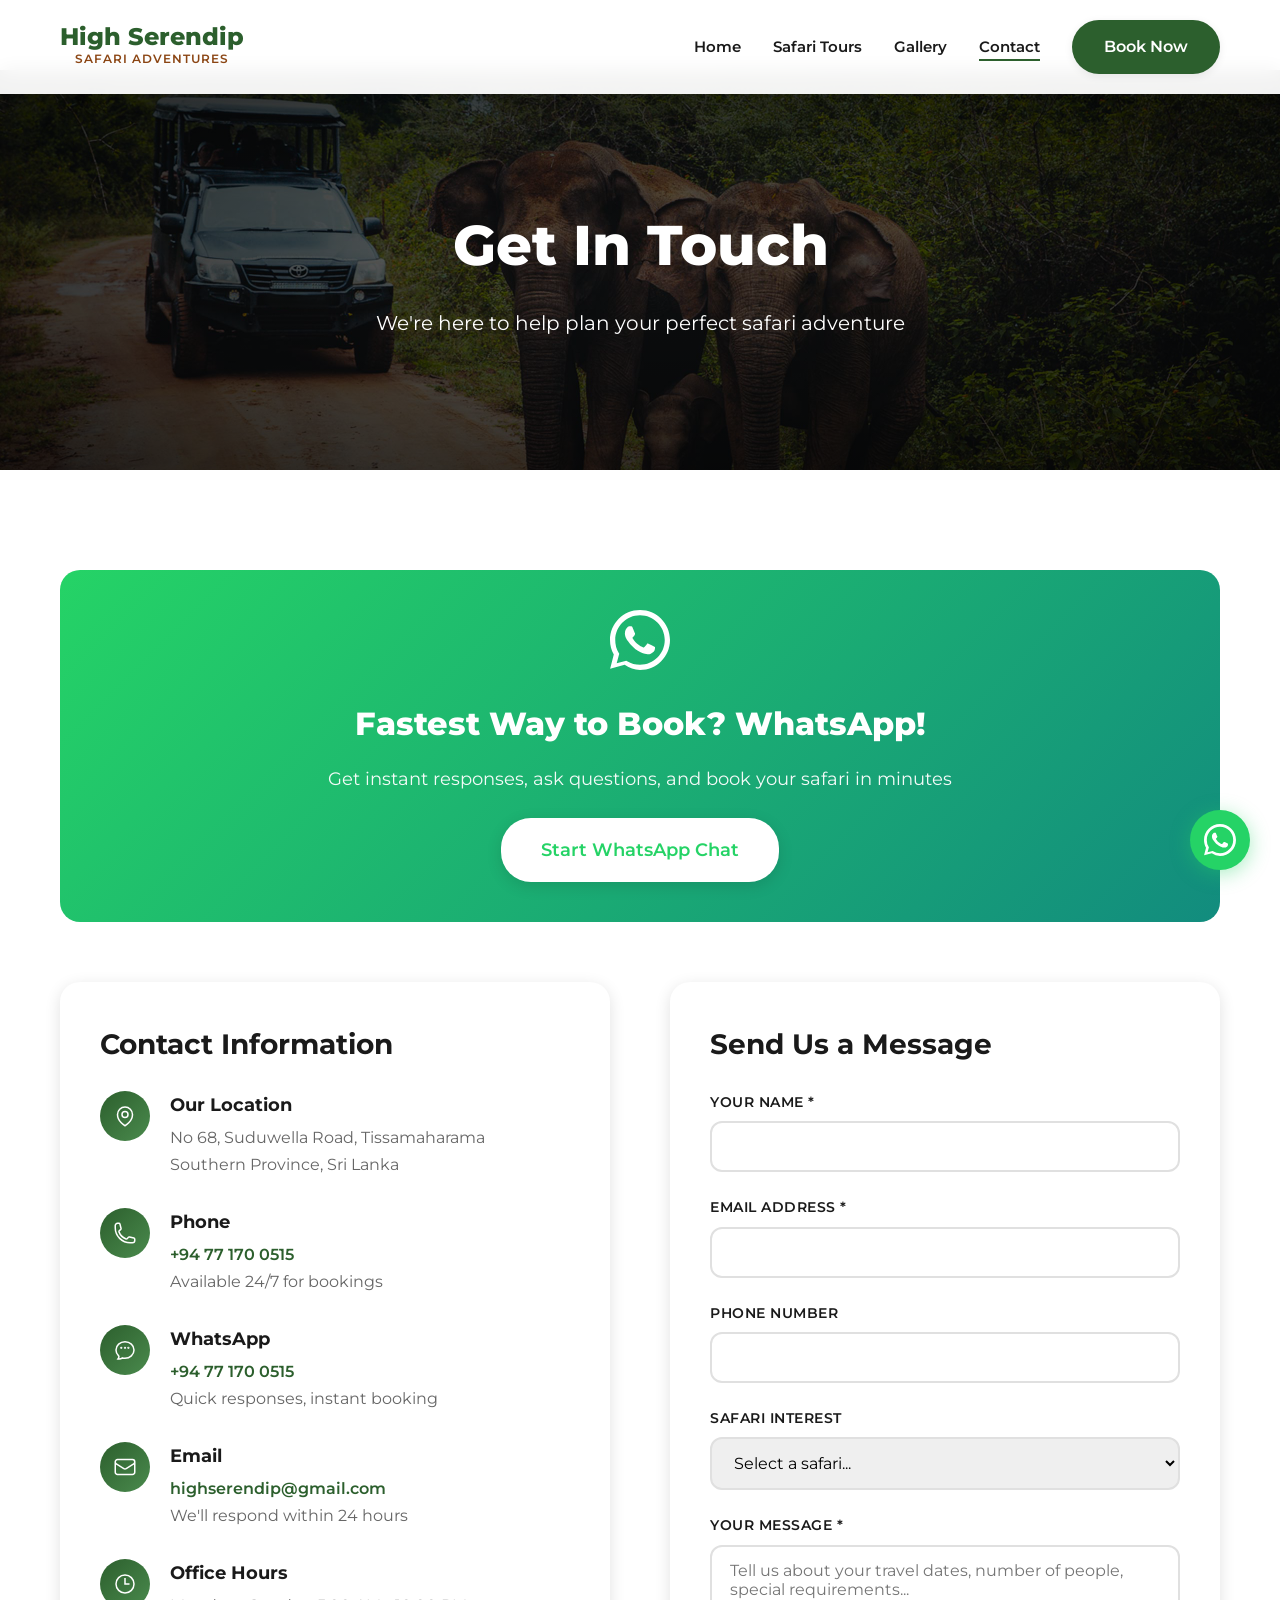
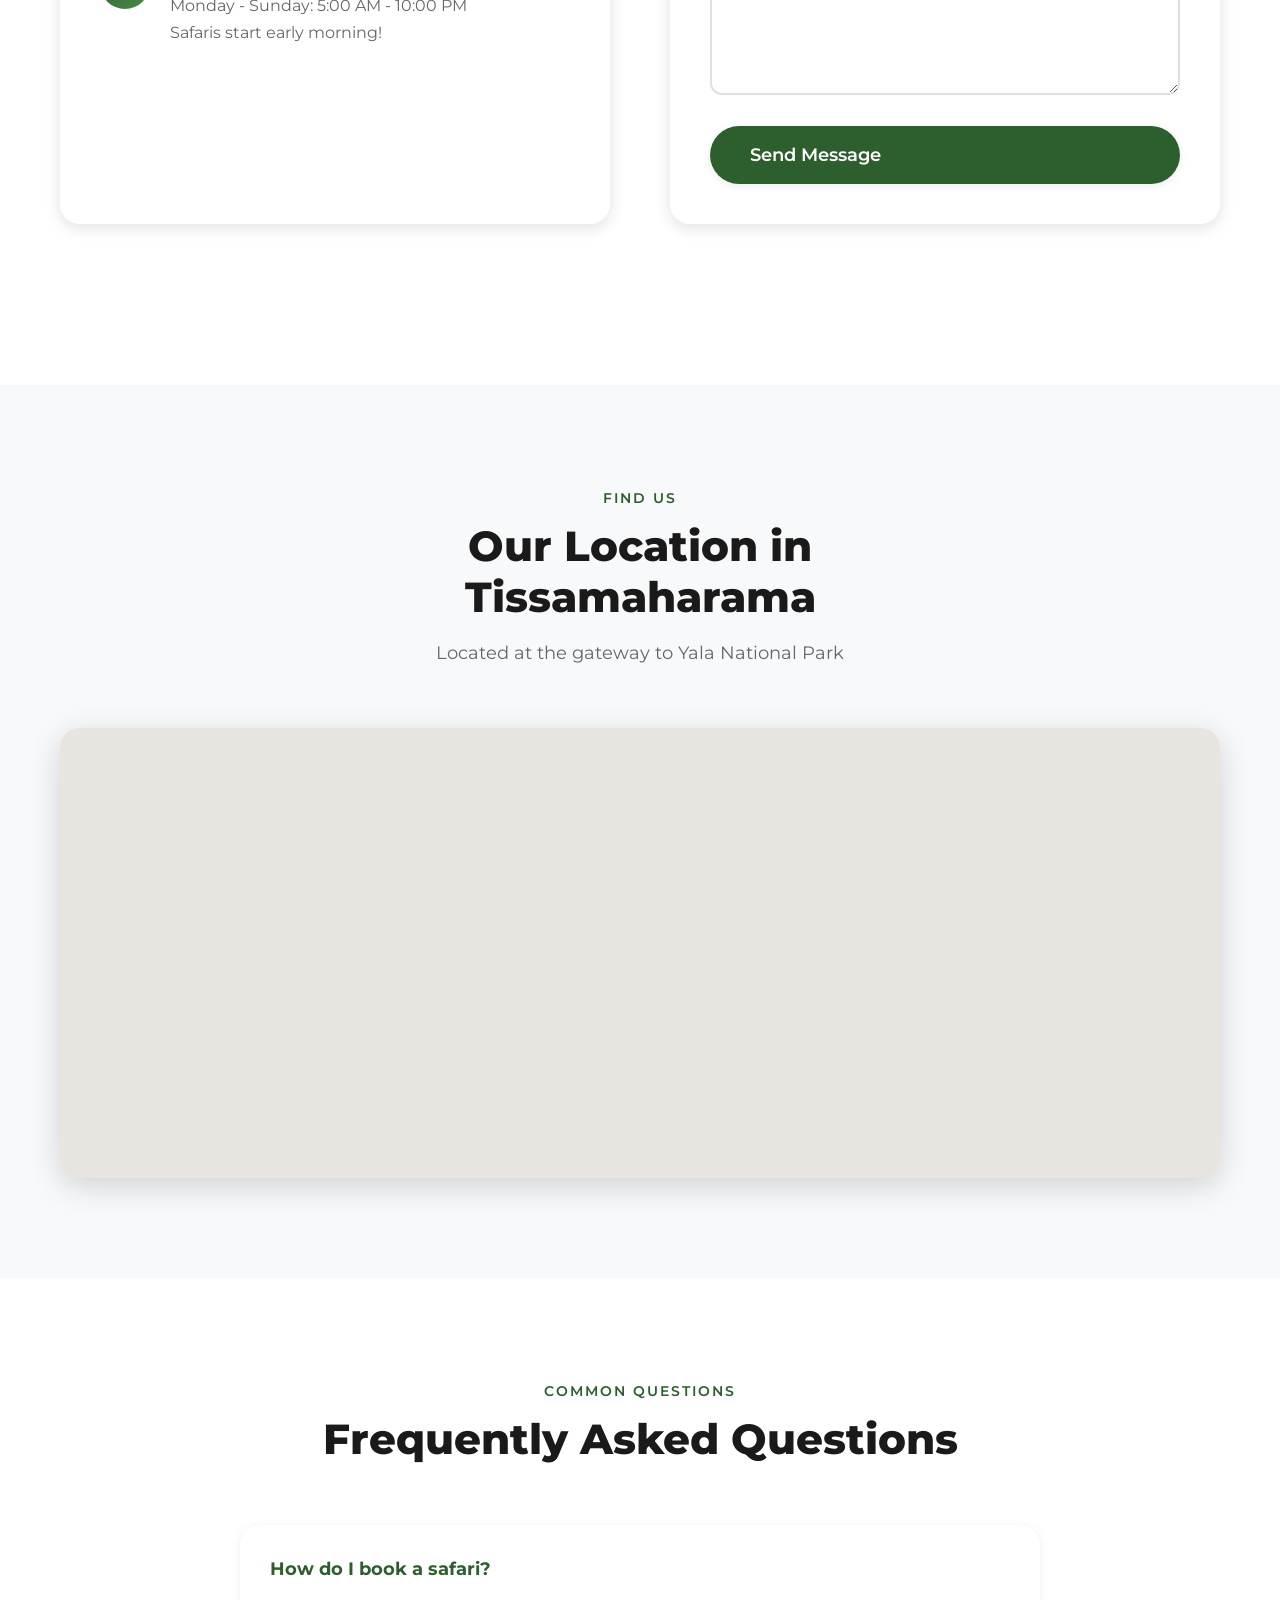
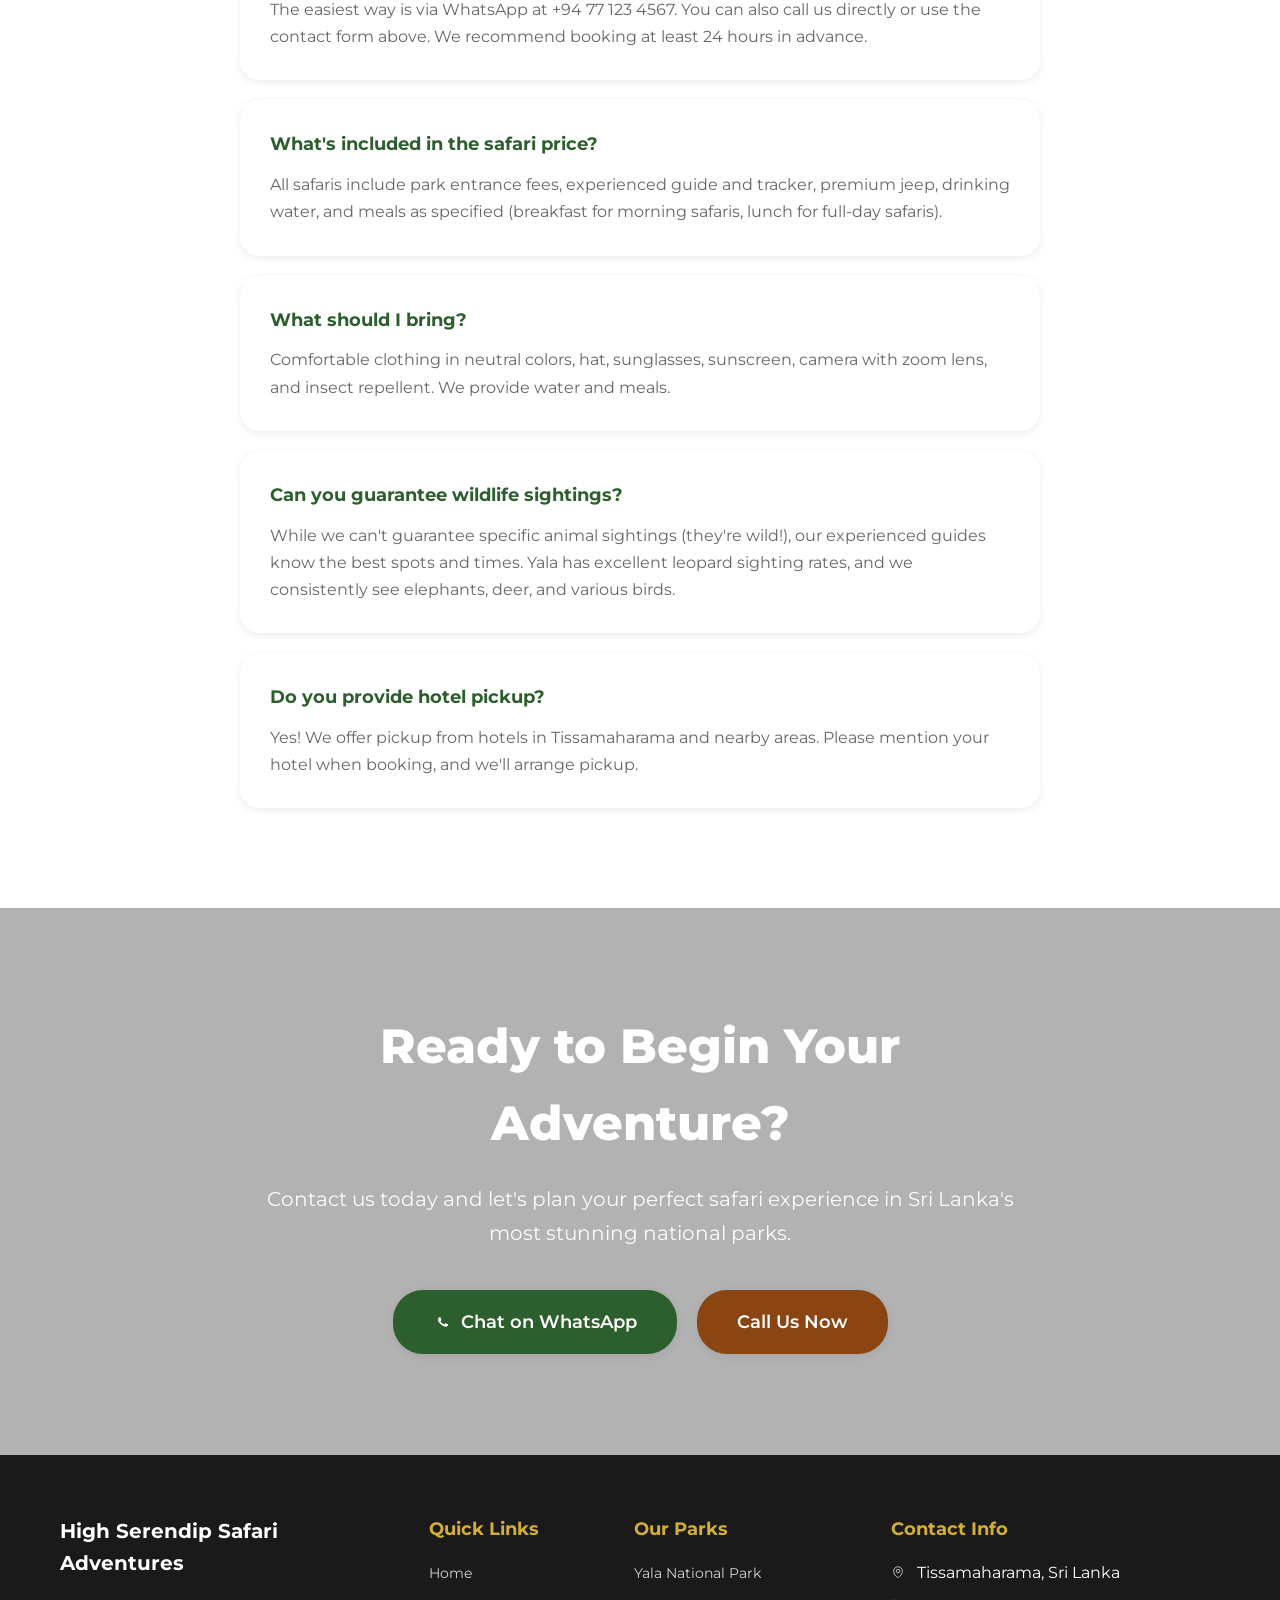
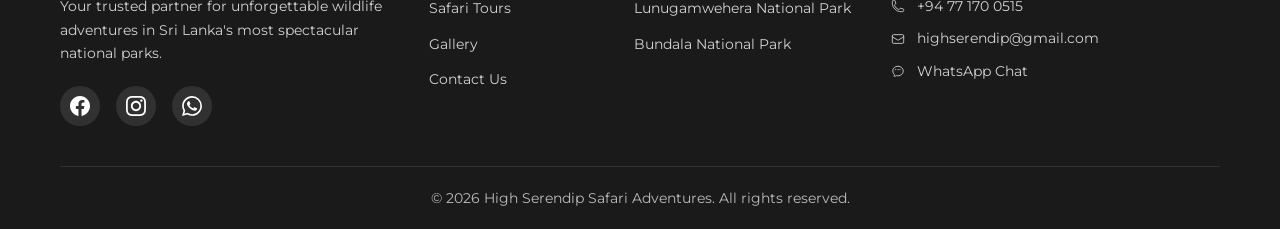
==== contact/index.html @ 8411ebf1 "Add files via upload" ====
<!doctype html><html lang="en"><head><meta charset="UTF-8"><meta content="width=device-width,initial-scale=1" name="viewport"><meta content="Contact High Serendip Safari Tours - Book your safari in Tissamaharama, Sri Lanka. WhatsApp chat, email, phone." name="description"><title>Contact Us | High Serendip Safari Adventures</title><link href="../favicon.svg" rel="icon" type="image/svg+xml"><link href="https://maps.google.com" rel="preconnect" crossorigin><link href="https://maps.gstatic.com" rel="preconnect" crossorigin><link href="https://maps.googleapis.com" rel="preconnect" crossorigin><link href="https://fonts.googleapis.com/css2?family=Montserrat:wght@400;600;700;800&family=Lora:wght@400;600&display=swap" rel="stylesheet"><link href="../styles.css" rel="stylesheet"><style>.page-hero{height:400px;background:radial-gradient(ellipse at center,rgba(0,0,0,.6),rgba(0,0,0,.85)),url('../images/top.jpg') center/cover;display:flex;align-items:center;justify-content:center;color:#fff;text-align:center;margin-top:70px}.page-hero h1{font-size:56px;font-weight:800;margin-bottom:16px}.page-hero p{font-size:20px;opacity:.95}.contact-grid{display:grid;grid-template-columns:1fr 1fr;gap:60px;margin-bottom:60px}.contact-info{background:#fff;padding:40px;border-radius:var(--radius-lg);box-shadow:var(--shadow-md)}.contact-info h3{font-size:28px;color:var(--color-dark);margin-bottom:24px;font-weight:700}.contact-item{display:flex;gap:20px;margin-bottom:30px;align-items:flex-start}.contact-item__icon{width:50px;height:50px;background:linear-gradient(135deg,var(--color-primary),var(--color-primary-light));border-radius:50%;display:flex;align-items:center;justify-content:center;color:#fff;flex-shrink:0}.contact-item__icon svg{width:24px;height:24px;stroke:white}.contact-item__content h4{font-size:18px;color:var(--color-dark);margin-bottom:4px;font-weight:700}.contact-item__content p{font-size:16px;color:var(--color-text-light);line-height:1.7}.contact-item__content a{color:var(--color-primary);font-weight:600}.contact-item__content a:hover{color:var(--color-primary-dark)}.contact-form{background:#fff;padding:40px;border-radius:var(--radius-lg);box-shadow:var(--shadow-md)}.contact-form h3{font-size:28px;color:var(--color-dark);margin-bottom:24px;font-weight:700}.form-group{margin-bottom:24px}.form-group label{display:block;font-size:14px;font-weight:600;color:var(--color-dark);margin-bottom:8px;text-transform:uppercase;letter-spacing:.5px}.form-group input,.form-group select,.form-group textarea{width:100%;padding:14px 18px;font-size:16px;font-family:var(--font-primary);border:2px solid #e0e0e0;border-radius:var(--radius-md);transition:var(--transition)}.form-group input:focus,.form-group select:focus,.form-group textarea:focus{outline:0;border-color:var(--color-primary)}.form-group textarea{min-height:150px;resize:vertical}.whatsapp-cta{background:linear-gradient(135deg,#25d366,#128c7e);padding:40px;border-radius:var(--radius-lg);text-align:center;color:#fff;margin-bottom:60px}.whatsapp-cta h3{font-size:32px;margin-bottom:16px;font-weight:800}.whatsapp-cta p{font-size:18px;margin-bottom:24px;opacity:.95}.map-section{border-radius:var(--radius-lg);overflow:hidden;box-shadow:var(--shadow-lg);height:450px;position:relative;background:#e8e4e0}.map-section iframe{width:100%;height:100%;border:none;position:relative;z-index:2}.map-placeholder{position:absolute;inset:0;z-index:1;display:flex;flex-direction:column;align-items:center;justify-content:center;gap:16px;background:linear-gradient(135deg,#f0ece8,#e8e4e0)}.map-placeholder__spinner{width:40px;height:40px;border:4px solid rgba(44,95,45,.15);border-top-color:var(--color-primary);border-radius:50%;animation:mapSpin .8s linear infinite}.map-placeholder__text{font-size:14px;color:var(--color-text-light);font-weight:600}@keyframes mapSpin{to{transform:rotate(360deg)}}.map-section.loaded .map-placeholder{opacity:0;pointer-events:none;transition:opacity .4s ease}@media (max-width:992px){.contact-grid{grid-template-columns:1fr;gap:40px}}@media (max-width:768px){.page-hero{height:300px}.page-hero h1{font-size:clamp(32px, 8vw, 42px)}.contact-form,.contact-info{padding:30px 20px}.whatsapp-cta{padding:30px 20px}.whatsapp-cta h3{font-size:24px}.map-section{height:350px}}</style></head><body><div class="whatsapp-widget" id="whatsapp-widget"><div class="whatsapp-popup" id="whatsapp-popup"><div class="whatsapp-popup__header"><div class="whatsapp-popup__header-info"><div class="whatsapp-popup__avatar">HS</div><div><h4>High Serendip</h4><span class="whatsapp-popup__status"><span class="status-dot"></span> Typically replies within minutes</span></div></div><button class="whatsapp-popup__close" aria-label="Close" id="whatsapp-close">&times;</button></div><div class="whatsapp-popup__body"><div class="whatsapp-popup__message"><p>👋 Ayubowan! Welcome to <strong>High Serendip Safari Adventures</strong>.</p><p>How can we help you today? Whether you'd like to book a safari, ask about our tours, or need travel tips — we're here for you!</p><span class="whatsapp-popup__time">🟢 Online now</span></div></div><div class="whatsapp-popup__footer"><a href="https://wa.me/94771700515?text=Hi%2C%20I%27d%20like%20to%20know%20more%20about%20your%20safari%20tours" class="whatsapp-popup__cta" target="_blank"><svg fill="currentColor" viewBox="0 0 24 24" height="20" width="20"><path d="M17.472 14.382c-.297-.149-1.758-.867-2.03-.967-.273-.099-.471-.148-.67.15-.197.297-.767.966-.94 1.164-.173.199-.347.223-.644.075-.297-.15-1.255-.463-2.39-1.475-.883-.788-1.48-1.761-1.653-2.059-.173-.297-.018-.458.13-.606.134-.133.298-.347.446-.52.149-.174.198-.298.298-.497.099-.198.05-.371-.025-.52-.075-.149-.669-1.612-.916-2.207-.242-.579-.487-.5-.669-.51-.173-.008-.371-.01-.57-.01-.198 0-.52.074-.792.372-.272.297-1.04 1.016-1.04 2.479 0 1.462 1.065 2.875 1.213 3.074.149.198 2.096 3.2 5.077 4.487.709.306 1.262.489 1.694.625.712.227 1.36.195 1.871.118.571-.085 1.758-.719 2.006-1.413.248-.694.248-1.289.173-1.413-.074-.124-.272-.198-.57-.347z"/><path d="M12.031 1.001C5.933 1.001 1 5.933 1 12.032c0 1.942.513 3.855 1.489 5.554L1.004 23l5.588-1.465c1.638.893 3.49 1.365 5.439 1.365 6.099 0 11.031-4.932 11.031-11.032 0-2.948-1.148-5.72-3.233-7.806C17.751 2.149 14.979 1.001 12.031 1.001zm0 20.263c-1.704 0-3.376-.458-4.836-1.324l-.347-.205-3.595.943.959-3.499-.226-.359c-.951-1.511-1.453-3.258-1.453-5.055 0-5.194 4.228-9.422 9.422-9.422 2.516 0 4.881.981 6.663 2.764 1.782 1.782 2.764 4.147 2.764 6.663 0 5.194-4.229 9.422-9.423 9.422z"/></svg> Start Chat</a></div></div><button class="whatsapp-float" aria-label="Chat on WhatsApp" id="whatsapp-toggle"><svg fill="currentColor" viewBox="0 0 32 32" class="whatsapp-icon"><path d="M16 0C7.164 0 0 7.164 0 16c0 2.828.736 5.484 2.02 7.78L.076 31.268l7.732-2.028A15.906 15.906 0 0016 32c8.836 0 16-7.164 16-16S24.836 0 16 0zm0 29.2c-2.42 0-4.78-.66-6.844-1.908l-.492-.292-5.1 1.34 1.364-4.98-.32-.508A13.158 13.158 0 012.8 16c0-7.292 5.936-13.2 13.2-13.2 7.264 0 13.2 5.908 13.2 13.2S23.264 29.2 16 29.2zm7.232-9.88c-.396-.2-2.348-1.156-2.712-1.288-.364-.132-.628-.2-.892.2-.264.396-1.024 1.288-1.256 1.552-.232.264-.464.296-.86.1-.396-.2-1.672-.616-3.184-1.964-1.176-1.048-1.972-2.344-2.204-2.74-.232-.396-.024-.612.176-.808.18-.18.396-.464.596-.696.2-.232.264-.396.396-.66.132-.264.068-.496-.032-.696-.1-.2-.892-2.148-1.224-2.94-.324-.772-.652-.668-.892-.68-.232-.012-.496-.016-.76-.016s-.696.1-1.06.496c-.364.396-1.388 1.356-1.388 3.304s1.42 3.832 1.62 4.096c.2.264 2.788 4.256 6.756 5.968.944.408 1.68.652 2.256.836.948.3 1.808.256 2.488.156.76-.112 2.348-.96 2.68-1.888.332-.928.332-1.724.232-1.888-.1-.164-.364-.264-.76-.464z"/></svg> <svg fill="none" viewBox="0 0 24 24" stroke="currentColor" stroke-width="2.5" class="whatsapp-close-icon"><path d="M18 6L6 18M6 6l12 12"/></svg></button></div><header class="header" id="header"><nav class="container nav"><a href="../" class="nav__logo"><h2>High Serendip</h2><p>Safari Adventures</p></a><div class="nav__menu" id="nav-menu"><ul class="nav__list"><li class="nav__item"><a href="../" class="nav__link">Home</a></li><li class="nav__item"><a href="../tours" class="nav__link">Safari Tours</a></li><li class="nav__item"><a href="../gallery" class="nav__link">Gallery</a></li><li class="nav__item"><a href="../contact" class="nav__link active">Contact</a></li><li class="nav__item"><a href="https://wa.me/94771700515?text=Hi%2C%20I%27d%20like%20to%20book%20a%20safari%20tour" class="btn btn-primary">Book Now</a></li></ul></div><div class="nav__toggle" id="nav-toggle"><span></span> <span></span> <span></span></div></nav></header><section class="page-hero"><div class="container"><h1>Get In Touch</h1><p>We're here to help plan your perfect safari adventure</p></div></section><section class="section"><div class="container"><div class="whatsapp-cta"><svg fill="currentColor" viewBox="0 0 32 32" height="60" width="60" style="margin:0 auto 20px"><path d="M16 0C7.164 0 0 7.164 0 16c0 2.828.736 5.484 2.02 7.78L.076 31.268l7.732-2.028A15.906 15.906 0 0016 32c8.836 0 16-7.164 16-16S24.836 0 16 0zm0 29.2c-2.42 0-4.78-.66-6.844-1.908l-.492-.292-5.1 1.34 1.364-4.98-.32-.508A13.158 13.158 0 012.8 16c0-7.292 5.936-13.2 13.2-13.2 7.264 0 13.2 5.908 13.2 13.2S23.264 29.2 16 29.2zm7.232-9.88c-.396-.2-2.348-1.156-2.712-1.288-.364-.132-.628-.2-.892.2-.264.396-1.024 1.288-1.256 1.552-.232.264-.464.296-.86.1-.396-.2-1.672-.616-3.184-1.964-1.176-1.048-1.972-2.344-2.204-2.74-.232-.396-.024-.612.176-.808.18-.18.396-.464.596-.696.2-.232.264-.396.396-.66.132-.264.068-.496-.032-.696-.1-.2-.892-2.148-1.224-2.94-.324-.772-.652-.668-.892-.68-.232-.012-.496-.016-.76-.016s-.696.1-1.06.496c-.364.396-1.388 1.356-1.388 3.304s1.42 3.832 1.62 4.096c.2.264 2.788 4.256 6.756 5.968.944.408 1.68.652 2.256.836.948.3 1.808.256 2.488.156.76-.112 2.348-.96 2.68-1.888.332-.928.332-1.724.232-1.888-.1-.164-.364-.264-.76-.464z"/></svg><h3>Fastest Way to Book? WhatsApp!</h3><p>Get instant responses, ask questions, and book your safari in minutes</p><a href="https://wa.me/94771700515?text=Hi%2C%20I%27d%20like%20to%20book%20a%20safari%20tour" class="btn btn-lg btn-primary" style="background:#fff;color:#25d366;box-shadow:var(--shadow-md)">Start WhatsApp Chat</a></div><div class="contact-grid"><div class="contact-info"><h3>Contact Information</h3><div class="contact-item"><div class="contact-item__icon"><svg fill="none" viewBox="0 0 24 24" height="24" width="24" stroke="currentColor" stroke-width="1.5"><path d="M15 10.5a3 3 0 1 1-6 0 3 3 0 0 1 6 0Z"/><path d="M19.5 10.5c0 7.142-7.5 11.25-7.5 11.25S4.5 17.642 4.5 10.5a7.5 7.5 0 1 1 15 0Z"/></svg></div><div class="contact-item__content"><h4>Our Location</h4><p>No 68, Suduwella Road, Tissamaharama<br>Southern Province, Sri Lanka</p></div></div><div class="contact-item"><div class="contact-item__icon"><svg fill="none" viewBox="0 0 24 24" height="24" width="24" stroke="currentColor" stroke-width="1.5"><path d="M2.25 6.75c0 8.284 6.716 15 15 15h2.25a2.25 2.25 0 0 0 2.25-2.25v-1.372c0-.516-.351-.966-.852-1.091l-4.423-1.106c-.44-.11-.902.055-1.173.417l-.97 1.293c-.282.376-.769.542-1.21.38a12.035 12.035 0 0 1-7.143-7.143c-.162-.441.004-.928.38-1.21l1.293-.97c.363-.271.527-.734.417-1.173L6.963 3.102a1.125 1.125 0 0 0-1.091-.852H4.5A2.25 2.25 0 0 0 2.25 4.5v2.25Z"/></svg></div><div class="contact-item__content"><h4>Phone</h4><p><a href="tel:+94771700515">+94 77 170 0515</a><br>Available 24/7 for bookings</p></div></div><div class="contact-item"><div class="contact-item__icon"><svg fill="none" viewBox="0 0 24 24" height="24" width="24" stroke="currentColor" stroke-width="1.5"><path d="M8.625 9.75a.375.375 0 1 1-.75 0 .375.375 0 0 1 .75 0Zm0 0H8.25m4.125 0a.375.375 0 1 1-.75 0 .375.375 0 0 1 .75 0Zm0 0H12m3.75 0a.375.375 0 1 1-.75 0 .375.375 0 0 1 .75 0Zm0 0h-.375M21 12c0 4.556-4.03 8.25-9 8.25a9.764 9.764 0 0 1-2.555-.337A5.972 5.972 0 0 1 5.41 20.97a5.969 5.969 0 0 1-.474-.065 4.48 4.48 0 0 0 .978-2.025c.09-.457-.133-.901-.467-1.226C3.93 16.178 3 14.189 3 12c0-4.556 4.03-8.25 9-8.25s9 3.694 9 8.25Z"/></svg></div><div class="contact-item__content"><h4>WhatsApp</h4><p><a href="https://wa.me/94771700515">+94 77 170 0515</a><br>Quick responses, instant booking</p></div></div><div class="contact-item"><div class="contact-item__icon"><svg fill="none" viewBox="0 0 24 24" height="24" width="24" stroke="currentColor" stroke-width="1.5"><path d="M21.75 6.75v10.5a2.25 2.25 0 0 1-2.25 2.25h-15a2.25 2.25 0 0 1-2.25-2.25V6.75m19.5 0A2.25 2.25 0 0 0 19.5 4.5h-15a2.25 2.25 0 0 0-2.25 2.25m19.5 0v.243a2.25 2.25 0 0 1-1.07 1.916l-7.5 4.615a2.25 2.25 0 0 1-2.36 0L3.32 8.91a2.25 2.25 0 0 1-1.07-1.916V6.75"/></svg></div><div class="contact-item__content"><h4>Email</h4><p><a href="https://mail.google.com/mail/?view=cm&to=highserendip@gmail.com" target="_blank">highserendip@gmail.com</a><br>We'll respond within 24 hours</p></div></div><div class="contact-item"><div class="contact-item__icon"><svg fill="none" viewBox="0 0 24 24" height="24" width="24" stroke="currentColor" stroke-width="1.5"><path d="M12 6v6h4.5m4.5 0a9 9 0 1 1-18 0 9 9 0 0 1 18 0Z"/></svg></div><div class="contact-item__content"><h4>Office Hours</h4><p>Monday - Sunday: 5:00 AM - 10:00 PM<br>Safaris start early morning!</p></div></div></div><div class="contact-form"><h3>Send Us a Message</h3><form id="contactForm"><div class="form-group"><label for="name">Your Name *</label> <input id="name" name="name" required></div><div class="form-group"><label for="email">Email Address *</label> <input id="email" name="email" required type="email"></div><div class="form-group"><label for="phone">Phone Number</label> <input id="phone" name="phone" type="tel"></div><div class="form-group"><label for="safari">Safari Interest</label> <select id="safari" name="safari"><option value="">Select a safari...</option><option value="yala-full">Yala - Full Day Safari</option><option value="yala-morning">Yala - Morning Safari</option><option value="yala-evening">Yala - Evening Safari</option><option value="lunugamwehera-full">Lunugamwehera - Full Day Safari</option><option value="lunugamwehera-morning">Lunugamwehera - Morning Safari</option><option value="lunugamwehera-evening">Lunugamwehera - Evening Safari</option><option value="bundala-full">Bundala - Full Day Safari</option><option value="bundala-morning">Bundala - Morning Safari</option><option value="bundala-evening">Bundala - Evening Safari</option><option value="custom">Custom Package</option></select></div><div class="form-group"><label for="message">Your Message *</label> <textarea id="message" name="message" placeholder="Tell us about your travel dates, number of people, special requirements..." required></textarea></div><button class="btn btn-lg btn-primary" style="width:100%" type="submit">Send Message</button></form></div></div></div></section><section class="section bg-light"><div class="container"><div class="centered section__header"><span class="section__tag">Find Us</span><h2 class="section__title">Our Location in Tissamaharama</h2><p class="section__description">Located at the gateway to Yala National Park</p></div><div class="map-section" id="map-container"><div class="map-placeholder"><div class="map-placeholder__spinner"></div><span class="map-placeholder__text">Loading map...</span></div><iframe allowfullscreen onload='document.getElementById("map-container").classList.add("loaded")' referrerpolicy="no-referrer-when-downgrade" src="https://maps.google.com/maps?q=6.294467,81.290649&z=16&output=embed" title="High Serendip Safari Adventures Location"></iframe></div></div></section><section class="section"><div class="container"><div class="centered section__header"><span class="section__tag">Common Questions</span><h2 class="section__title">Frequently Asked Questions</h2></div><div style="max-width:800px;margin:0 auto"><div style="background:#fff;padding:30px;border-radius:var(--radius-lg);box-shadow:var(--shadow-sm);margin-bottom:20px"><h4 style="color:var(--color-primary);margin-bottom:12px;font-size:18px">How do I book a safari?</h4><p style="color:var(--color-text-light);line-height:1.7">The easiest way is via WhatsApp at +94 77 123 4567. You can also call us directly or use the contact form above. We recommend booking at least 24 hours in advance.</p></div><div style="background:#fff;padding:30px;border-radius:var(--radius-lg);box-shadow:var(--shadow-sm);margin-bottom:20px"><h4 style="color:var(--color-primary);margin-bottom:12px;font-size:18px">What's included in the safari price?</h4><p style="color:var(--color-text-light);line-height:1.7">All safaris include park entrance fees, experienced guide and tracker, premium jeep, drinking water, and meals as specified (breakfast for morning safaris, lunch for full-day safaris).</p></div><div style="background:#fff;padding:30px;border-radius:var(--radius-lg);box-shadow:var(--shadow-sm);margin-bottom:20px"><h4 style="color:var(--color-primary);margin-bottom:12px;font-size:18px">What should I bring?</h4><p style="color:var(--color-text-light);line-height:1.7">Comfortable clothing in neutral colors, hat, sunglasses, sunscreen, camera with zoom lens, and insect repellent. We provide water and meals.</p></div><div style="background:#fff;padding:30px;border-radius:var(--radius-lg);box-shadow:var(--shadow-sm);margin-bottom:20px"><h4 style="color:var(--color-primary);margin-bottom:12px;font-size:18px">Can you guarantee wildlife sightings?</h4><p style="color:var(--color-text-light);line-height:1.7">While we can't guarantee specific animal sightings (they're wild!), our experienced guides know the best spots and times. Yala has excellent leopard sighting rates, and we consistently see elephants, deer, and various birds.</p></div><div style="background:#fff;padding:30px;border-radius:var(--radius-lg);box-shadow:var(--shadow-sm)"><h4 style="color:var(--color-primary);margin-bottom:12px;font-size:18px">Do you provide hotel pickup?</h4><p style="color:var(--color-text-light);line-height:1.7">Yes! We offer pickup from hotels in Tissamaharama and nearby areas. Please mention your hotel when booking, and we'll arrange pickup.</p></div></div></div></section><section class="section cta"><div class="cta__background" style="background-image:url('../images/footer%20evening.jpg')"></div><div class="cta__overlay"></div><div class="container"><div class="cta__content"><h2 class="cta__title">Ready to Begin Your Adventure?</h2><p class="cta__text">Contact us today and let's plan your perfect safari experience in Sri Lanka's most stunning national parks.</p><div class="cta__buttons"><a href="https://wa.me/94771700515?text=Hi%2C%20I%27d%20like%20to%20book%20a%20safari%20tour" class="btn btn-lg btn-primary"><svg fill="currentColor" viewBox="0 0 24 24" height="20" width="20"><path d="M17.472 14.382c-.297-.149-1.758-.867-2.03-.967-.273-.099-.471-.148-.67.15-.197.297-.767.966-.94 1.164-.173.199-.347.223-.644.075-.297-.15-1.255-.463-2.39-1.475-.883-.788-1.48-1.761-1.653-2.059-.173-.297-.018-.458.13-.606.134-.133.298-.347.446-.52.149-.174.198-.298.298-.497.099-.198.05-.371-.025-.52-.075-.149-.669-1.612-.916-2.207-.242-.579-.487-.5-.669-.51-.173-.008-.371-.01-.57-.01-.198 0-.52.074-.792.372-.272.297-1.04 1.016-1.04 2.479 0 1.462 1.065 2.875 1.213 3.074.149.198 2.096 3.2 5.077 4.487.709.306 1.262.489 1.694.625.712.227 1.36.195 1.871.118.571-.085 1.758-.719 2.006-1.413.248-.694.248-1.289.173-1.413-.074-.124-.272-.198-.57-.347z"/></svg> Chat on WhatsApp </a><a href="tel:+94771700515" class="btn btn-lg btn-secondary">Call Us Now</a></div></div></div></section><footer class="footer"><div class="container"><div class="footer__grid"><div class="footer__col"><h3>High Serendip Safari Adventures</h3><p>Your trusted partner for unforgettable wildlife adventures in Sri Lanka's most spectacular national parks.</p><div class="footer__social"><a href="#" aria-label="Facebook"><svg fill="currentColor" viewBox="0 0 24 24"><path d="M24 12.073c0-6.627-5.373-12-12-12s-12 5.373-12 12c0 5.99 4.388 10.954 10.125 11.854v-8.385H7.078v-3.47h3.047V9.43c0-3.007 1.792-4.669 4.533-4.669 1.312 0 2.686.235 2.686.235v2.953H15.83c-1.491 0-1.956.925-1.956 1.874v2.25h3.328l-.532 3.47h-2.796v8.385C19.612 23.027 24 18.062 24 12.073z"/></svg></a><a href="https://www.instagram.com/highserendip" aria-label="Instagram"><svg fill="currentColor" viewBox="0 0 24 24"><path d="M12 0C8.74 0 8.333.015 7.053.072 5.775.132 4.905.333 4.14.63c-.789.306-1.459.717-2.126 1.384S.935 3.35.63 4.14C.333 4.905.131 5.775.072 7.053.012 8.333 0 8.74 0 12s.015 3.667.072 4.947c.06 1.277.261 2.148.558 2.913.306.788.717 1.459 1.384 2.126.667.666 1.336 1.079 2.126 1.384.766.296 1.636.499 2.913.558C8.333 23.988 8.74 24 12 24s3.667-.015 4.947-.072c1.277-.06 2.148-.262 2.913-.558.788-.306 1.459-.718 2.126-1.384.666-.667 1.079-1.335 1.384-2.126.296-.765.499-1.636.558-2.913.06-1.28.072-1.687.072-4.947s-.015-3.667-.072-4.947c-.06-1.277-.262-2.149-.558-2.913-.306-.789-.718-1.459-1.384-2.126C21.319 1.347 20.651.935 19.86.63c-.765-.297-1.636-.499-2.913-.558C15.667.012 15.26 0 12 0zm0 2.16c3.203 0 3.585.016 4.85.071 1.17.055 1.805.249 2.227.415.562.217.96.477 1.382.896.419.42.679.819.896 1.381.164.422.36 1.057.413 2.227.057 1.266.07 1.646.07 4.85s-.015 3.585-.074 4.85c-.061 1.17-.256 1.805-.421 2.227-.224.562-.479.96-.899 1.382-.419.419-.824.679-1.38.896-.42.164-1.065.36-2.235.413-1.274.057-1.649.07-4.859.07-3.211 0-3.586-.015-4.859-.074-1.171-.061-1.816-.256-2.236-.421-.569-.224-.96-.479-1.379-.899-.421-.419-.69-.824-.9-1.38-.165-.42-.359-1.065-.42-2.235-.045-1.26-.061-1.649-.061-4.844 0-3.196.016-3.586.061-4.861.061-1.17.255-1.814.42-2.234.21-.57.479-.96.9-1.381.419-.419.81-.689 1.379-.898.42-.166 1.051-.361 2.221-.421 1.275-.045 1.65-.06 4.859-.06l.045.03zm0 3.678c-3.405 0-6.162 2.76-6.162 6.162 0 3.405 2.76 6.162 6.162 6.162 3.405 0 6.162-2.76 6.162-6.162 0-3.405-2.76-6.162-6.162-6.162zM12 16c-2.21 0-4-1.79-4-4s1.79-4 4-4 4 1.79 4 4-1.79 4-4 4zm7.846-10.405c0 .795-.646 1.44-1.44 1.44-.795 0-1.44-.646-1.44-1.44 0-.794.646-1.439 1.44-1.439.793-.001 1.44.645 1.44 1.439z"/></svg></a><a href="https://wa.me/94771700515" aria-label="WhatsApp"><svg fill="currentColor" viewBox="0 0 24 24"><path d="M17.472 14.382c-.297-.149-1.758-.867-2.03-.967-.273-.099-.471-.148-.67.15-.197.297-.767.966-.94 1.164-.173.199-.347.223-.644.075-.297-.15-1.255-.463-2.39-1.475-.883-.788-1.48-1.761-1.653-2.059-.173-.297-.018-.458.13-.606.134-.133.298-.347.446-.52.149-.174.198-.298.298-.497.099-.198.05-.371-.025-.52-.075-.149-.669-1.612-.916-2.207-.242-.579-.487-.5-.669-.51-.173-.008-.371-.01-.57-.01-.198 0-.52.074-.792.372-.272.297-1.04 1.016-1.04 2.479 0 1.462 1.065 2.875 1.213 3.074.149.198 2.096 3.2 5.077 4.487.709.306 1.262.489 1.694.625.712.227 1.36.195 1.871.118.571-.085 1.758-.719 2.006-1.413.248-.694.248-1.289.173-1.413-.074-.124-.272-.198-.57-.347m-5.421 7.403h-.004a9.87 9.87 0 01-5.031-1.378l-.361-.214-3.741.982.998-3.648-.235-.374a9.86 9.86 0 01-1.51-5.26c.001-5.45 4.436-9.884 9.888-9.884 2.64 0 5.122 1.03 6.988 2.898a9.825 9.825 0 012.893 6.994c-.003 5.45-4.437 9.884-9.885 9.884m8.413-18.297A11.815 11.815 0 0012.05 0C5.495 0 .16 5.335.157 11.892c0 2.096.547 4.142 1.588 5.945L.057 24l6.305-1.654a11.882 11.882 0 005.683 1.448h.005c6.554 0 11.89-5.335 11.893-11.893a11.821 11.821 0 00-3.48-8.413z"/></svg></a></div></div><div class="footer__col"><h4>Quick Links</h4><ul><li><a href="../">Home</a></li><li><a href="../tours">Safari Tours</a></li><li><a href="../gallery">Gallery</a></li><li><a href="../contact">Contact Us</a></li></ul></div><div class="footer__col"><h4>Our Parks</h4><ul><li><a href="../tours#yala">Yala National Park</a></li><li><a href="../tours#lunugamwehera">Lunugamwehera National Park</a></li><li><a href="../tours#bundala">Bundala National Park</a></li></ul></div><div class="footer__col"><h4>Contact Info</h4><ul class="footer__contact"><li><svg fill="none" viewBox="0 0 24 24" height="14" width="14" stroke="currentColor" stroke-width="1.5"><path d="M15 10.5a3 3 0 1 1-6 0 3 3 0 0 1 6 0Z"/><path d="M19.5 10.5c0 7.142-7.5 11.25-7.5 11.25S4.5 17.642 4.5 10.5a7.5 7.5 0 1 1 15 0Z"/></svg> Tissamaharama, Sri Lanka</li><li><svg fill="none" viewBox="0 0 24 24" height="14" width="14" stroke="currentColor" stroke-width="1.5"><path d="M2.25 6.75c0 8.284 6.716 15 15 15h2.25a2.25 2.25 0 0 0 2.25-2.25v-1.372c0-.516-.351-.966-.852-1.091l-4.423-1.106c-.44-.11-.902.055-1.173.417l-.97 1.293c-.282.376-.769.542-1.21.38a12.035 12.035 0 0 1-7.143-7.143c-.162-.441.004-.928.38-1.21l1.293-.97c.363-.271.527-.734.417-1.173L6.963 3.102a1.125 1.125 0 0 0-1.091-.852H4.5A2.25 2.25 0 0 0 2.25 4.5v2.25Z"/></svg> <a href="tel:+94771700515">+94 77 170 0515</a></li><li><svg fill="none" viewBox="0 0 24 24" height="14" width="14" stroke="currentColor" stroke-width="1.5"><path d="M21.75 6.75v10.5a2.25 2.25 0 0 1-2.25 2.25h-15a2.25 2.25 0 0 1-2.25-2.25V6.75m19.5 0A2.25 2.25 0 0 0 19.5 4.5h-15a2.25 2.25 0 0 0-2.25 2.25m19.5 0v.243a2.25 2.25 0 0 1-1.07 1.916l-7.5 4.615a2.25 2.25 0 0 1-2.36 0L3.32 8.91a2.25 2.25 0 0 1-1.07-1.916V6.75"/></svg> <a href="https://mail.google.com/mail/?view=cm&to=highserendip@gmail.com" target="_blank">highserendip@gmail.com</a></li><li><svg fill="none" viewBox="0 0 24 24" height="14" width="14" stroke="currentColor" stroke-width="1.5"><path d="M8.625 9.75a.375.375 0 1 1-.75 0 .375.375 0 0 1 .75 0Zm0 0H8.25m4.125 0a.375.375 0 1 1-.75 0 .375.375 0 0 1 .75 0Zm0 0H12m3.75 0a.375.375 0 1 1-.75 0 .375.375 0 0 1 .75 0Zm0 0h-.375M21 12c0 4.556-4.03 8.25-9 8.25a9.764 9.764 0 0 1-2.555-.337A5.972 5.972 0 0 1 5.41 20.97a5.969 5.969 0 0 1-.474-.065 4.48 4.48 0 0 0 .978-2.025c.09-.457-.133-.901-.467-1.226C3.93 16.178 3 14.189 3 12c0-4.556 4.03-8.25 9-8.25s9 3.694 9 8.25Z"/></svg> <a href="https://wa.me/94771700515">WhatsApp Chat</a></li></ul></div></div><div class="footer__bottom"><p>&copy; 2026 High Serendip Safari Adventures. All rights reserved.</p></div></div></footer><script src="../script.js"></script><script>document.getElementById("contactForm").addEventListener("submit",function(e){e.preventDefault();let t=`Hi! I'm ${document.getElementById("name").value}.%0A%0A`;t+=`*Email:* ${document.getElementById("email").value}%0A`,t+=`*Phone:* ${document.getElementById("phone").value}%0A`,t+=`*Safari Interest:* ${document.getElementById("safari").value}%0A%0A`,t+=`*Message:* ${document.getElementById("message").value}`,window.open(`https://wa.me/94771700515?text=${t}`,"_blank")})</script></body></html>
---- styles.css ----
.btn,body{font-family:var(--font-primary)}.btn-primary,.btn-secondary{box-shadow:var(--shadow-sm)}.btn-primary:hover,.btn-secondary:hover{transform:translateY(-2px);box-shadow:var(--shadow-md)}.nav__logo,.whatsapp-popup__cta,a{text-decoration:none}.btn,.nav__logo,.nav__toggle,.scroll-top,.whatsapp-float{cursor:pointer}:root{--color-primary:#2C5F2D;--color-primary-dark:#1a3a1b;--color-primary-light:#4a8a4d;--color-secondary:#8B4513;--color-secondary-dark:#6b3410;--color-secondary-light:#a0522d;--color-accent:#D4AF37;--color-dark:#1a1a1a;--color-light:#f8f9fa;--color-white:#ffffff;--color-text:#333333;--color-text-light:#666666;--font-primary:'Montserrat',sans-serif;--font-secondary:'Lora',serif;--section-padding:100px 0;--container-max:1200px;--shadow-sm:0 2px 8px rgba(0, 0, 0, 0.08);--shadow-md:0 4px 16px rgba(0, 0, 0, 0.12);--shadow-lg:0 8px 32px rgba(0, 0, 0, 0.16);--radius-sm:8px;--radius-md:12px;--radius-lg:20px;--radius-xl:30px;--transition:all 0.3s ease}.btn,a{transition:var(--transition)}*{margin:0;padding:0;box-sizing:border-box}html{scroll-behavior:smooth;font-size:16px}body{color:var(--color-text);line-height:1.6;overflow-x:hidden}img{max-width:100%;height:auto;display:block}a{color:inherit}ul{list-style:none}.container{max-width:var(--container-max);margin:0 auto;padding:0 20px}.section{padding:var(--section-padding)}.bg-light{background-color:var(--color-light)}.section__header{margin-bottom:60px}.section__header.centered{text-align:center;max-width:700px;margin-left:auto;margin-right:auto;margin-bottom:60px}.section__tag{display:inline-block;color:var(--color-primary);font-weight:600;font-size:14px;text-transform:uppercase;letter-spacing:2px;margin-bottom:12px}.nav__logo p,.tour-card__badge{text-transform:uppercase;letter-spacing:1px}.section__title{font-size:42px;font-weight:800;color:var(--color-dark);margin-bottom:16px;line-height:1.2}.section__description{font-size:18px;color:var(--color-text-light);line-height:1.7}.btn-outline:hover,.btn-primary,.btn-secondary{color:var(--color-white)}.btn{display:inline-flex;align-items:center;gap:8px;padding:14px 32px;font-size:16px;font-weight:600;border-radius:var(--radius-xl);border:none;text-align:center}.btn-primary{background:var(--color-primary)}.btn-primary:hover{background:var(--color-primary-dark)}.btn-secondary{background:var(--color-secondary)}.btn-secondary:hover{background:var(--color-secondary-dark)}.btn-outline{background:0 0;color:var(--color-primary);border:2px solid var(--color-primary)}.btn-outline:hover{background:var(--color-primary)}.btn-lg{padding:18px 40px;font-size:18px}.whatsapp-widget{position:fixed;bottom:30px;right:30px;z-index:1000;display:flex;flex-direction:column;align-items:flex-end;gap:16px;pointer-events:none}.whatsapp-float,.whatsapp-popup__header{align-items:center;display:flex;color:#fff}.whatsapp-float{width:60px;height:60px;background:#25d366;border-radius:50%;border:none;justify-content:center;box-shadow:0 4px 20px rgba(37,211,102,.4);transition:.3s;animation:2s infinite pulse;position:relative;pointer-events:auto}.whatsapp-float svg{width:32px;height:32px;transition:.3s}.whatsapp-float .whatsapp-close-icon{position:absolute;width:24px;height:24px;opacity:0;transform:rotate(-90deg) scale(.5)}.whatsapp-widget.active .whatsapp-float .whatsapp-icon{opacity:0;transform:rotate(90deg) scale(.5)}.whatsapp-widget.active .whatsapp-float .whatsapp-close-icon{opacity:1;transform:rotate(0) scale(1)}.whatsapp-widget.active .whatsapp-float{animation:none;background:#128c7e}.whatsapp-float:hover{transform:scale(1.1);box-shadow:0 6px 30px rgba(37,211,102,.5)}.whatsapp-popup{width:360px;background:#fff;border-radius:16px;box-shadow:0 12px 50px rgba(0,0,0,.18);overflow:hidden;opacity:0;visibility:hidden;transform:translateY(20px) scale(.95);transition:.35s cubic-bezier(.4, 0, .2, 1);transform-origin:bottom right;pointer-events:none}.whatsapp-widget.active .whatsapp-popup{opacity:1;visibility:visible;transform:translateY(0) scale(1);pointer-events:auto}.whatsapp-popup__header{background:linear-gradient(135deg,#075e54,#128c7e);padding:18px 20px;justify-content:space-between}.whatsapp-popup__header-info{display:flex;align-items:center;gap:12px}.whatsapp-popup__avatar{width:44px;height:44px;border-radius:50%;background:rgba(255,255,255,.2);display:flex;align-items:center;justify-content:center;font-size:16px;font-weight:700;flex-shrink:0}.whatsapp-popup__header h4{font-size:16px;font-weight:700;margin:0 0 2px}.whatsapp-popup__status{font-size:12px;opacity:.9;display:flex;align-items:center;gap:5px}.status-dot{width:8px;height:8px;border-radius:50%;background:#25d366;display:inline-block;animation:2s infinite statusPulse}.header,.nav__link.active::after,.nav__link:hover::after{width:100%}@keyframes statusPulse{0%,100%{opacity:1}50%{opacity:.4}}.whatsapp-popup__close{background:0 0;border:none;color:#fff;font-size:28px;cursor:pointer;padding:0 4px;line-height:1;opacity:.8;transition:opacity .2s}.tripadvisor-logo:hover,.whatsapp-popup__close:hover{opacity:1}.whatsapp-popup__body{background:url("data:image/svg+xml,%3Csvg width='60' height='60' viewBox='0 0 60 60' xmlns='http://www.w3.org/2000/svg'%3E%3Cg fill='none' fill-rule='evenodd'%3E%3Cg fill='%23c8c2b8' fill-opacity='0.15'%3E%3Cpath d='M36 34v-4h-2v4h-4v2h4v4h2v-4h4v-2h-4zm0-30V0h-2v4h-4v2h4v4h2V6h4V4h-4zM6 34v-4H4v4H0v2h4v4h2v-4h4v-2H6zM6 4V0H4v4H0v2h4v4h2V6h4V4H6z'/%3E%3C/g%3E%3C/g%3E%3C/svg%3E") #e5ddd5;padding:24px 20px;min-height:120px}.whatsapp-popup__message{background:#fff;border-radius:0 12px 12px;padding:14px 16px;box-shadow:0 1px 2px rgba(0,0,0,.08);position:relative;animation:.4s .2s both messageSlide}.whatsapp-popup__message::before{content:'';position:absolute;top:0;left:-8px;width:0;height:0;border-top:0 solid transparent;border-bottom:10px solid transparent;border-right:8px solid #fff}@keyframes messageSlide{from{opacity:0;transform:translateY(10px)}to{opacity:1;transform:translateY(0)}}.whatsapp-popup__message p{font-size:14px;line-height:1.6;color:#303030;margin:0 0 8px}.whatsapp-popup__message p:last-of-type{margin-bottom:6px}.whatsapp-popup__time{font-size:12px;color:#667781;display:block;text-align:right;margin-top:4px}.whatsapp-popup__footer{padding:16px 20px;background:#f0f0f0}.whatsapp-popup__cta{display:flex;align-items:center;justify-content:center;gap:10px;width:100%;padding:14px 24px;background:#25d366;color:#fff;border-radius:50px;font-size:16px;font-weight:700;transition:.3s;box-shadow:0 2px 10px rgba(37,211,102,.3)}.header,.nav__link::after,.nav__toggle span,.welcome__image img{transition:var(--transition)}.whatsapp-popup__cta:hover{background:#20bd5a;transform:translateY(-2px);box-shadow:0 4px 16px rgba(37,211,102,.4)}.footer__social a:hover,.nav__link::after,.nav__toggle span{background:var(--color-primary)}.nav__logo:hover,.welcome__image:hover img{transform:scale(1.05)}.whatsapp-popup__cta svg{width:20px;height:20px}@keyframes pulse{0%{box-shadow:0 0 0 0 rgba(37,211,102,.7)}70%{box-shadow:0 0 0 15px rgba(37,211,102,0)}100%{box-shadow:0 0 0 0 rgba(37,211,102,0)}}.header{position:fixed;top:0;left:0;background:rgba(255,255,255,.95);backdrop-filter:blur(10px);box-shadow:var(--shadow-sm);z-index:999}.hero,.nav__link{position:relative}.tour-card:hover,.welcome__image{box-shadow:var(--shadow-lg)}.nav{display:flex;align-items:center;justify-content:space-between;padding:20px}.nav__logo{display:flex;flex-direction:column;align-items:center;transition:.3s}.nav__logo:hover{opacity:.8}.nav__logo h2{font-size:24px;color:var(--color-primary);font-weight:800;line-height:1}.nav__logo p{font-size:12px;color:var(--color-secondary);font-weight:600}.nav__list{display:flex;align-items:center;gap:32px}.nav__link{font-weight:600;font-size:15px;color:var(--color-dark)}.hero,.hero__scroll{color:var(--color-white)}.nav__link::after{content:'';position:absolute;bottom:-5px;left:0;width:0;height:2px}.nav__toggle{display:none;flex-direction:column;gap:5px}.nav__toggle span{width:25px;height:3px;border-radius:2px}.hero{height:100vh;min-height:700px;display:flex;align-items:center;justify-content:center;overflow:hidden;background:#000}.hero__overlay,.hero__slide,.hero__slider{position:absolute;inset:0}.hero__slider{z-index:1}.hero__slide{opacity:0;background-position:center;background-size:cover;background-repeat:no-repeat}.hero__slide:first-child{animation:18s infinite kenBurns1}.hero__slide:nth-child(2){animation:18s 6s infinite kenBurns2}.hero__slide:nth-child(3){animation:18s 12s infinite kenBurns3}@keyframes kenBurns1{0%{opacity:0;transform:scale(1.2) translate(0,0)}33.33%,5%{opacity:1}100%,38.33%{opacity:0;transform:scale(1.05) translate(0,0)}}@keyframes kenBurns2{0%{opacity:0;transform:scale(1.2) translate(2%,-2%)}33.33%,5%{opacity:1}100%,38.33%{opacity:0;transform:scale(1.05) translate(0,0)}}@keyframes kenBurns3{0%{opacity:0;transform:scale(1.2) translate(-2%,2%)}33.33%,5%{opacity:1}100%,38.33%{opacity:0;transform:scale(1.05) translate(0,0)}}.hero__overlay{background:linear-gradient(to bottom,rgba(0,0,0,.3),rgba(0,0,0,.6)),radial-gradient(circle at 30% 50%,rgba(44,95,45,.3),transparent 70%);z-index:2}.hero__content{position:relative;z-index:3;text-align:center;max-width:900px}.hero__title{font-size:72px;font-weight:800;margin-bottom:24px;line-height:1.1;text-shadow:2px 4px 8px rgba(0,0,0,.3)}.hero__subtitle{font-size:24px;margin-bottom:40px;font-family:'Segoe UI',Tahoma,Geneva,Verdana,sans-serif;font-weight:400;opacity:.95;text-shadow:1px 2px 4px rgba(0,0,0,.3)}.cta__buttons,.hero__buttons{display:flex;gap:20px;justify-content:center;flex-wrap:wrap}.hero__scroll{position:absolute;bottom:40px;left:50%;transform:translateX(-50%);display:flex;flex-direction:column;align-items:center;gap:8px;font-size:14px;opacity:.8;animation:3s ease-in-out infinite float;z-index:3}.hero__scroll svg{width:24px;height:24px}@keyframes float{0%,100%{transform:translateX(-50%) translateY(0)}50%{transform:translateX(-50%) translateY(-10px)}}.animate-fade-up{opacity:0;animation:.8s forwards fadeUp}.animate-fade-up:first-child{animation-delay:.2s}.animate-fade-up:nth-child(2){animation-delay:.4s}.animate-fade-up:nth-child(3){animation-delay:.6s}@keyframes fadeUp{from{opacity:0;transform:translateY(30px)}to{opacity:1;transform:translateY(0)}}.scroll-animate{opacity:0;transition:opacity .7s cubic-bezier(.4, 0, .2, 1),transform .7s cubic-bezier(.4, 0, .2, 1);will-change:opacity,transform}.scroll-fade-up{transform:translateY(40px)}.scroll-fade-left{transform:translateX(-50px)}.scroll-fade-right{transform:translateX(50px)}.scroll-animate.scroll-visible{opacity:1;transform:translateY(0) translateX(0)}@media (prefers-reduced-motion:reduce){.scroll-animate{opacity:1;transform:none;transition:none}}.welcome__grid{display:grid;grid-template-columns:1fr 1fr;gap:60px;align-items:center}.welcome__text p{font-size:17px;line-height:1.8;margin-bottom:20px;color:var(--color-text)}.welcome__stats{display:grid;grid-template-columns:repeat(3,1fr);gap:30px;margin-top:40px}.stat-item{text-align:center;padding:20px;background:var(--color-light);border-radius:var(--radius-md)}.tour-card,.welcome__image{border-radius:var(--radius-lg);overflow:hidden}.stat-item h3{font-size:48px;color:var(--color-primary);font-weight:800;margin-bottom:8px}.stat-item p{font-size:14px;color:var(--color-text-light);font-weight:600}.welcome__image img{width:100%;height:500px;object-fit:cover}.tours__grid{display:grid;grid-template-columns:repeat(auto-fit,minmax(350px,1fr));gap:30px}.tour-card{background:var(--color-white);box-shadow:var(--shadow-md);transition:var(--transition);display:flex;flex-direction:column}.feature-card,.safari-type-card{box-shadow:var(--shadow-sm);transition:var(--transition)}.tour-card:hover{transform:translateY(-8px)}.feature-card:hover,.safari-type-card.featured,.safari-type-card:hover{transform:translateY(-5px);box-shadow:var(--shadow-md)}.tour-card__image{position:relative;height:280px;overflow:hidden}.tour-card__image img{width:100%;height:100%;object-fit:cover;transition:var(--transition)}.tour-card:hover .tour-card__image img{transform:scale(1.1)}.tour-card__badge{position:absolute;top:20px;right:20px;background:var(--color-accent);color:var(--color-dark);padding:8px 16px;border-radius:var(--radius-xl);font-size:12px;font-weight:700}.tour-card__content{padding:32px;display:flex;flex-direction:column;flex:1}.tour-card__content .btn{margin-top:auto;align-self:center}.tour-card__content h3{font-size:26px;color:var(--color-dark);margin-bottom:16px;font-weight:700}.link-arrow,.safari-type-card__time{font-size:15px;color:var(--color-primary)}.safari-type-card p,.tour-card__content p{font-size:15px;color:var(--color-text-light);line-height:1.7;margin-bottom:20px}.tour-card__features{margin-bottom:24px}.tour-card__features li{font-size:14px;padding:8px 0;color:var(--color-text)}.feature-card h3,.safari-type-card h3{color:var(--color-dark);font-weight:700}.safari-types__grid{display:grid;grid-template-columns:repeat(auto-fit,minmax(300px,1fr));gap:30px}.safari-type-card{background:var(--color-white);padding:40px;border-radius:var(--radius-lg);text-align:center;border:2px solid transparent}.safari-type-card.featured,.safari-type-card:hover{border-color:var(--color-primary)}.safari-type-card.featured{background:linear-gradient(135deg,rgba(44,95,45,.05),rgba(139,69,19,.05))}.safari-type-card__icon{width:70px;height:70px;margin:0 auto 20px;background:linear-gradient(135deg,var(--color-primary),var(--color-primary-light));border-radius:50%;display:flex;align-items:center;justify-content:center;color:var(--color-white)}.feature-card,.tripadvisor-widget{border-radius:var(--radius-lg);text-align:center}.safari-type-card__icon svg{width:35px;height:35px}.safari-type-card h3{font-size:24px;margin-bottom:8px}.safari-type-card__time{font-weight:600;margin-bottom:16px}.link-arrow{font-weight:600}.link-arrow:hover{color:var(--color-primary-dark)}.features__grid{display:grid;grid-template-columns:repeat(auto-fit,minmax(280px,1fr));gap:30px}.feature-card{padding:40px 24px;background:var(--color-white)}.feature-card__icon{font-size:48px;margin-bottom:20px;color:var(--color-primary)}.cta,.footer{color:var(--color-white)}.feature-card__icon svg{stroke:var(--color-primary)}.park-highlights ul li svg,.tour-card__features li svg{vertical-align:middle;margin-right:6px;stroke:var(--color-primary)}.footer__contact li svg{vertical-align:middle;margin-right:4px;stroke:currentColor;opacity:.8}.feature-card h3{font-size:20px;margin-bottom:12px}.feature-card p{font-size:15px;color:var(--color-text-light);line-height:1.7}.footer__bottom a,.footer__col h4{color:var(--color-accent)}.cta{position:relative;text-align:center;overflow:hidden}.cta__background,.cta__overlay{position:absolute;top:0;left:0;width:100%;height:100%}.cta__background{background-size:cover;background-position:center;background-attachment:fixed;z-index:1}.cta__overlay{background:rgba(0,0,0,.3);z-index:2}.cta .container{position:relative;z-index:3}.cta__content{max-width:800px;margin:0 auto}.cta__title{font-size:48px;font-weight:800;margin-bottom:20px}.cta__text{font-size:20px;margin-bottom:40px;opacity:.95;line-height:1.7}.footer{background:var(--color-dark);padding:60px 0 20px}.footer__grid{display:grid;grid-template-columns:2fr 1fr 1fr 2fr;gap:40px;margin-bottom:40px}.footer__col h3{font-size:20px;margin-bottom:16px}.footer__col h4{font-size:18px;margin-bottom:16px}.footer__col p{font-size:14px;line-height:1.7;opacity:.8;margin-bottom:20px}.footer__col ul li{margin-bottom:10px}.footer__col ul li a{font-size:14px;opacity:.8;transition:var(--transition);white-space:nowrap}.footer__col ul li a:hover{opacity:1;color:var(--color-accent)}.footer__contact li{display:flex;align-items:center;gap:8px}.footer__social{display:flex;gap:16px;margin-top:20px}.footer__social a{width:40px;height:40px;background:rgba(255,255,255,.1);border-radius:50%;display:flex;align-items:center;justify-content:center;transition:var(--transition)}.footer__social a:hover{transform:translateY(-3px)}.footer__social svg{width:20px;height:20px}.footer__bottom{border-top:1px solid rgba(255,255,255,.1);padding-top:20px;text-align:center}.footer__bottom p{font-size:14px;opacity:.7}@media (max-width:992px){.section__title{font-size:36px}.hero__title{font-size:56px}.welcome__grid{grid-template-columns:1fr;gap:40px}.welcome__stats{grid-template-columns:repeat(3,1fr)}.footer__grid{grid-template-columns:1fr 1fr}.nav__list{gap:20px}}.reviews__container{max-width:1100px;margin:0 auto}.tripadvisor-widget{background:#fff;padding:50px 40px;box-shadow:0 4px 30px rgba(0,0,0,.08)}.tripadvisor-logo{height:36px;opacity:.9;transition:var(--transition)}.tripadvisor-header{display:flex;flex-direction:column;align-items:center;gap:14px;margin-bottom:44px;padding-bottom:30px;border-bottom:1px solid #e8e8e8}.rating{display:flex;flex-direction:column;align-items:center;gap:6px}.stars{color:#00aa6c;font-size:22px;letter-spacing:4px}.rating-text{font-size:15px;color:#555;font-weight:600;letter-spacing:.3px}.reviews-grid{display:grid;grid-template-columns:repeat(auto-fit,minmax(380px,1fr));gap:28px;text-align:left}.review-card{position:relative;background:#fafbfc;padding:32px 28px 28px;border-radius:16px;border:1px solid #eef0f2;transition:.3s;overflow:hidden}.review-card:hover{transform:translateY(-4px);box-shadow:0 8px 30px rgba(0,0,0,.1);border-color:#dde0e3}.review-quote-icon{position:absolute;top:16px;right:24px;font-size:48px;line-height:1;color:#00aa6c;opacity:.12;font-family:Georgia,serif}.review-header{display:flex;align-items:center;gap:14px;margin-bottom:18px}.reviewer-avatar{width:48px;height:48px;border-radius:50%;background:linear-gradient(135deg,#2c5f2d,#4a8b3f);color:#fff;display:flex;align-items:center;justify-content:center;font-size:15px;font-weight:700;letter-spacing:.5px;flex-shrink:0}.reviewer-info{display:flex;flex-direction:column;gap:3px;flex:1}.reviewer-info strong{font-size:16px;color:#1a1a2e}.review-date{color:#888;font-size:13px}.review-stars{color:#00aa6c;font-size:15px;letter-spacing:2px;flex-shrink:0}.review-title{font-size:16px;font-weight:700;color:#1a1a2e;margin:0 0 12px}.review-text{color:#444;line-height:1.75;font-size:14.5px;margin:0}.review-signoff{margin-top:14px;font-style:italic;color:#777;font-size:14px}.tripadvisor-link{margin-top:36px}@media (max-width:768px){.section{padding:60px 0}.cta__title,.section__title{font-size:32px}.hero{min-height:600px}.hero__title{font-size:42px}.hero__subtitle{font-size:18px}.hero__buttons{flex-direction:column}.nav__menu{position:fixed;top:70px;right:-100%;width:280px;height:calc(100vh - 70px);background:var(--color-white);box-shadow:var(--shadow-lg);padding:40px 20px;transition:var(--transition)}.nav__menu.active{right:0}.nav__list{flex-direction:column;gap:24px}.nav__toggle{display:flex}.features__grid,.footer__grid,.safari-types__grid,.tours__grid,.welcome__stats{grid-template-columns:1fr}.cta__text{font-size:16px}.whatsapp-widget{bottom:20px;right:20px}.whatsapp-float{width:50px;height:50px}.whatsapp-float svg{width:26px;height:26px}.whatsapp-popup{width:calc(100vw - 40px);max-width:360px}.tripadvisor-widget{padding:30px 20px}.tripadvisor-header{gap:12px;margin-bottom:30px;padding-bottom:20px}.reviews-grid{grid-template-columns:1fr;gap:20px}.review-card{padding:24px 20px 20px}.review-header{flex-wrap:wrap}}@media (max-width:480px){.hero__title{font-size:36px}.section__title{font-size:28px}.btn-lg{padding:16px 28px;font-size:16px}}.scroll-top{position:fixed;bottom:100px;right:36px;width:48px;height:48px;background:#6b3410;color:var(--color-white);border:none;border-radius:50%;display:flex;align-items:center;justify-content:center;z-index:998;opacity:0;visibility:hidden;transform:translateY(20px);transition:.3s;box-shadow:0 4px 15px rgba(44,95,45,.4)}.scroll-top.show{opacity:1;visibility:visible;transform:translateY(0)}.scroll-top:hover{background:var(--color-primary-dark);transform:translateY(-3px);box-shadow:0 6px 20px rgba(44,95,45,.5)}.scroll-top:active{transform:translateY(0)}.scroll-top svg{width:22px;height:22px;pointer-events:none}@media (max-width:768px){.scroll-top{bottom:90px;right:26px;width:44px;height:44px}.scroll-top svg{width:20px;height:20px}}
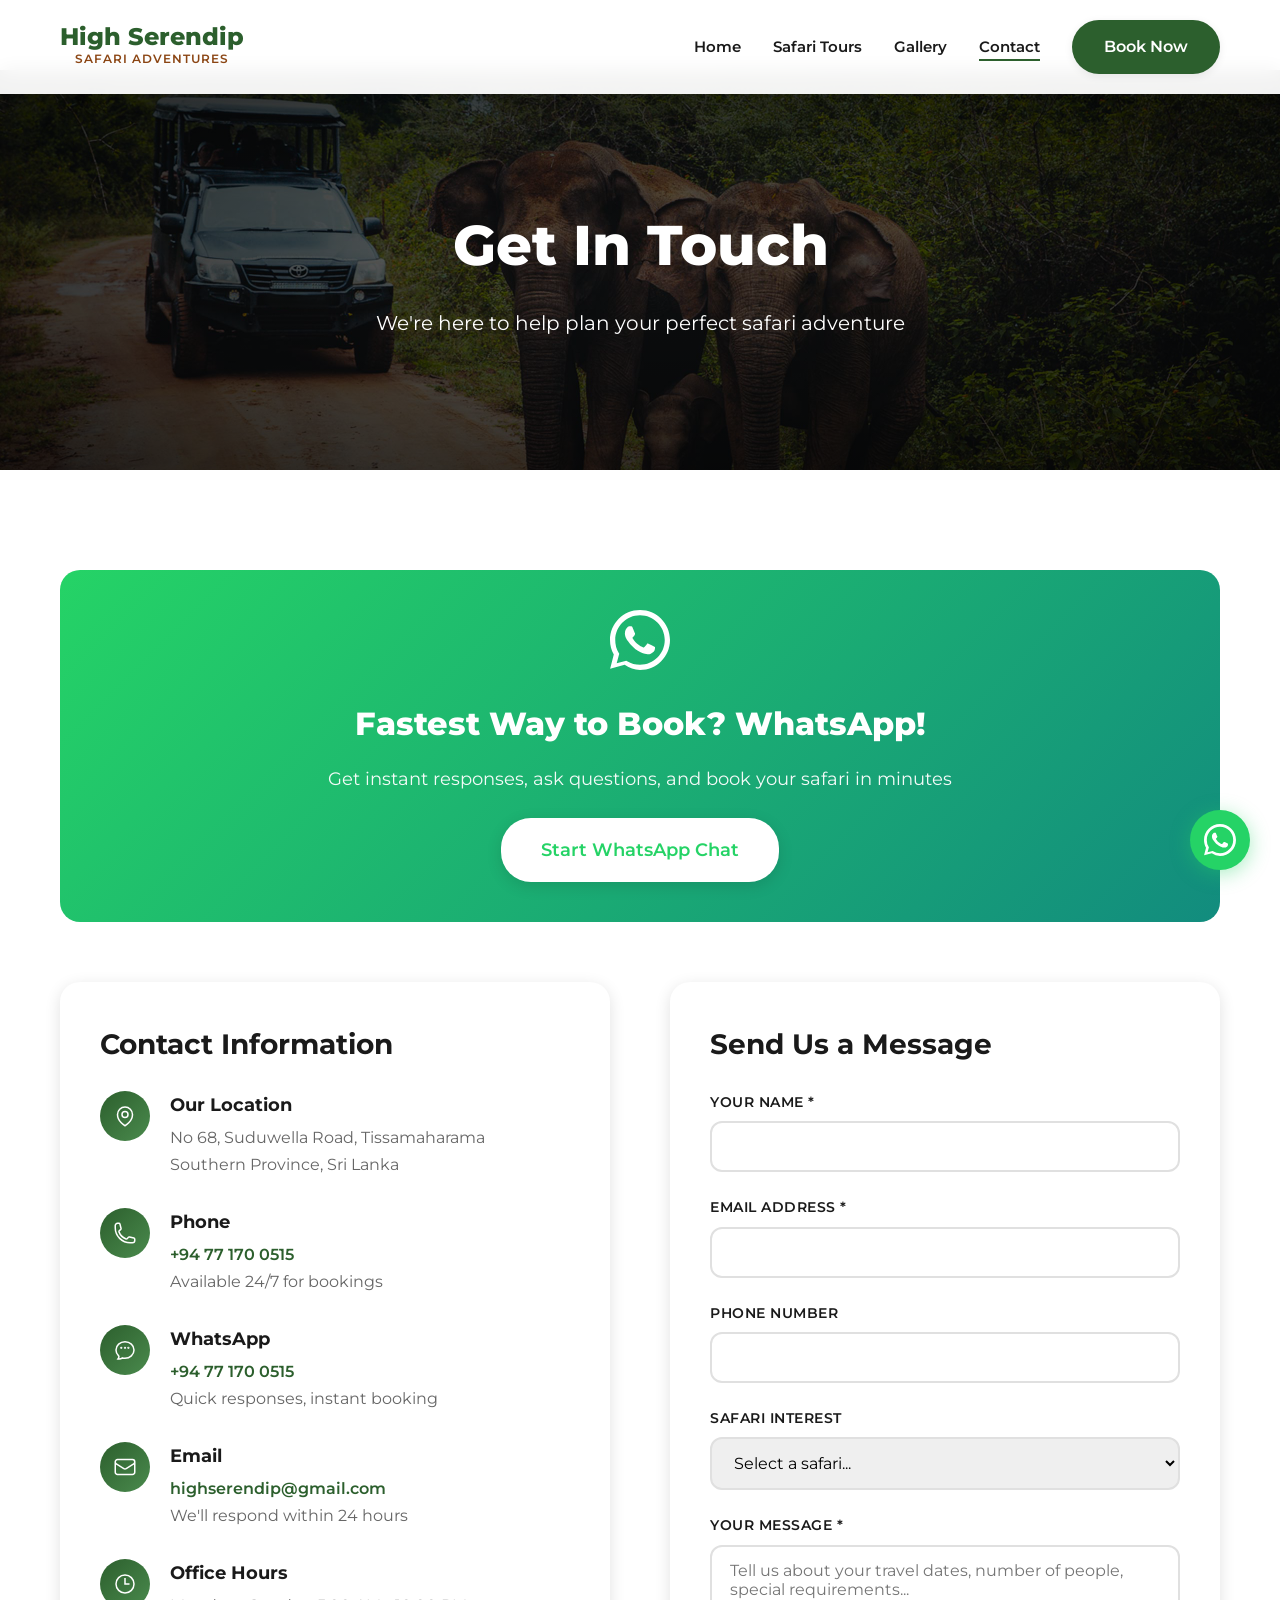
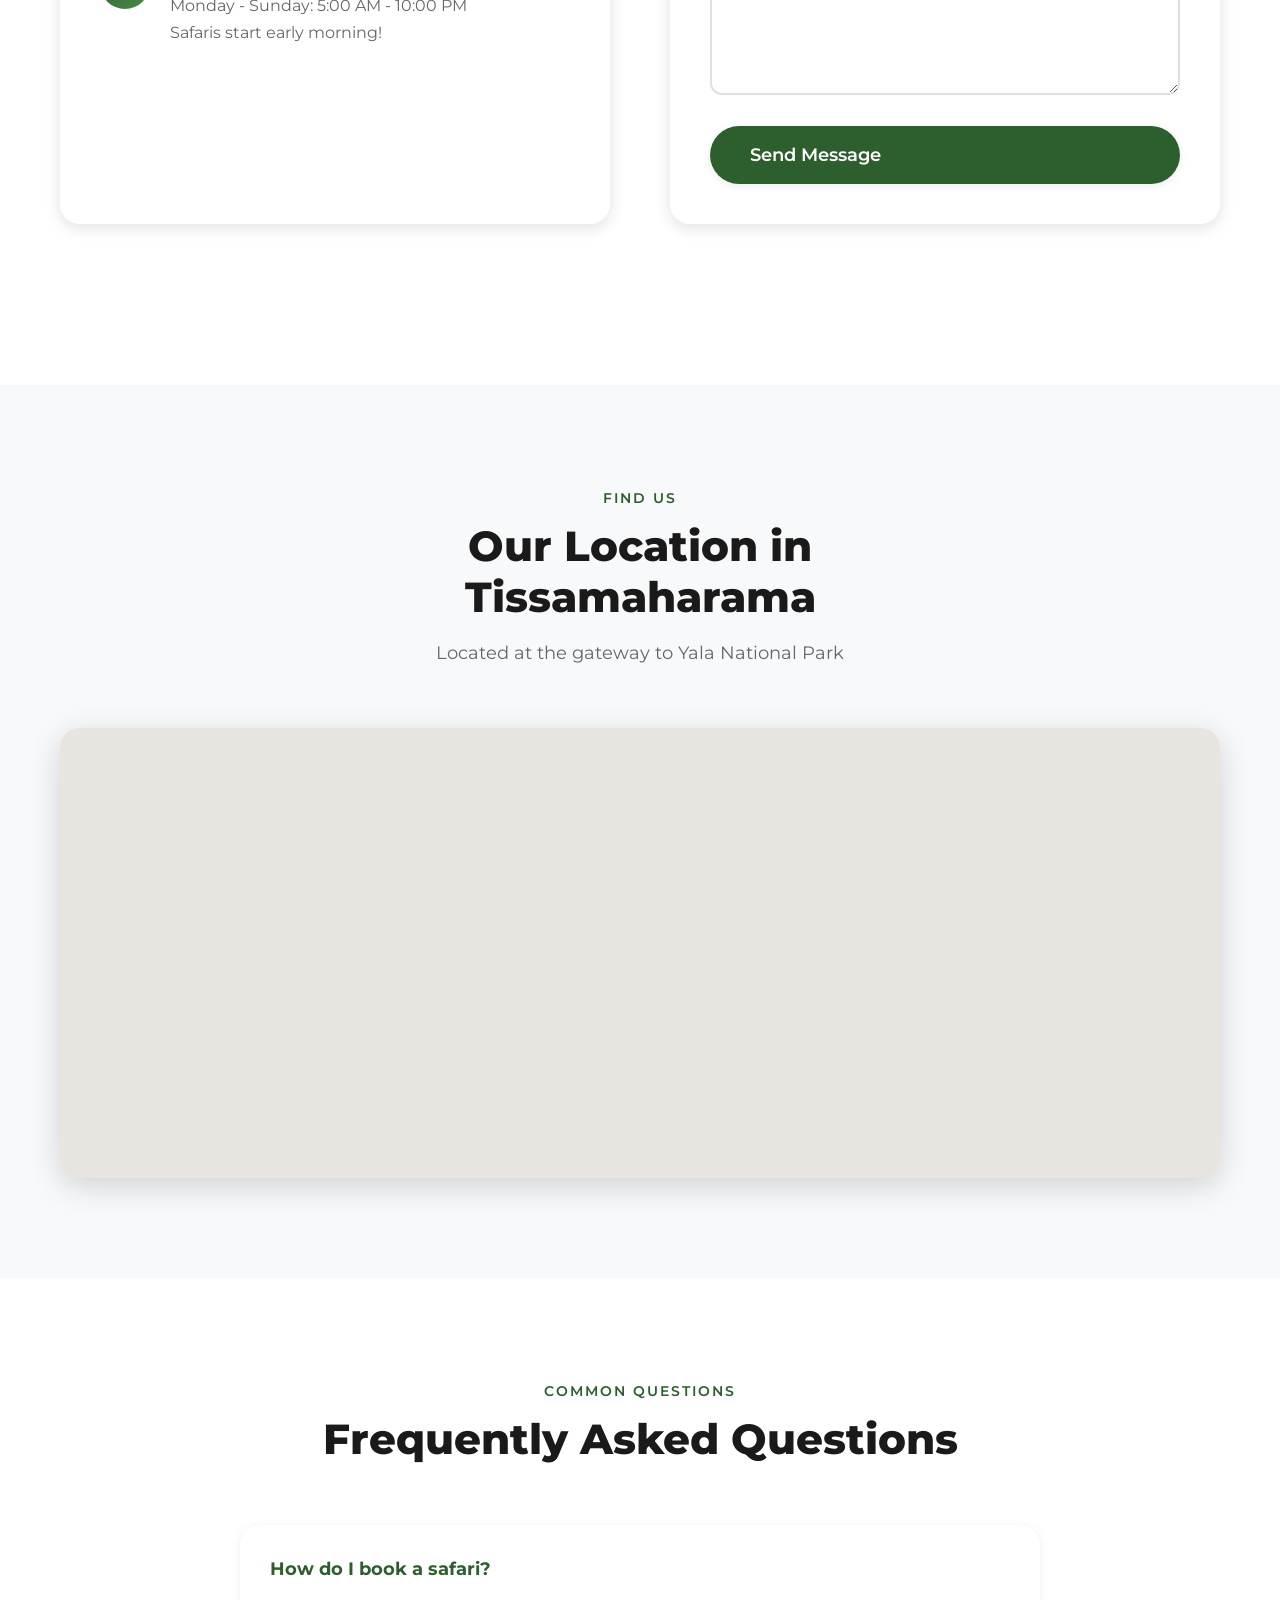
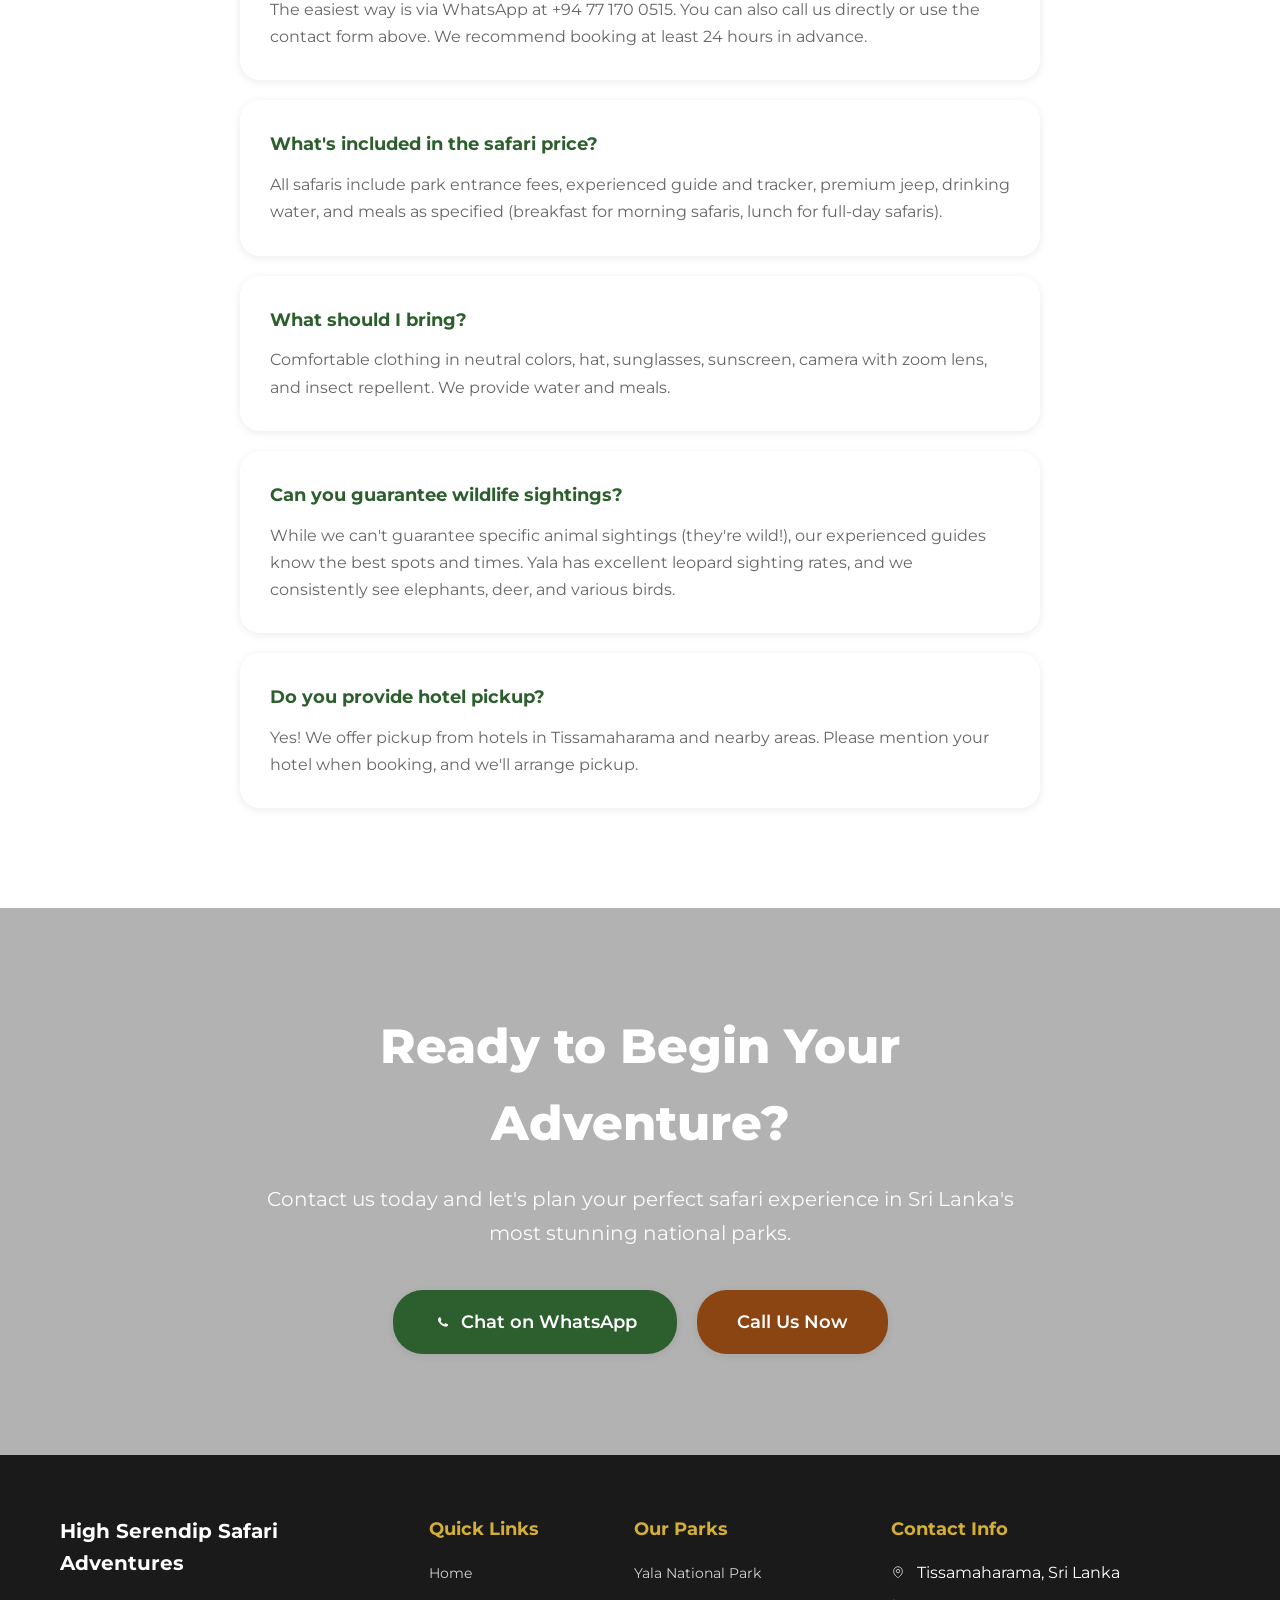
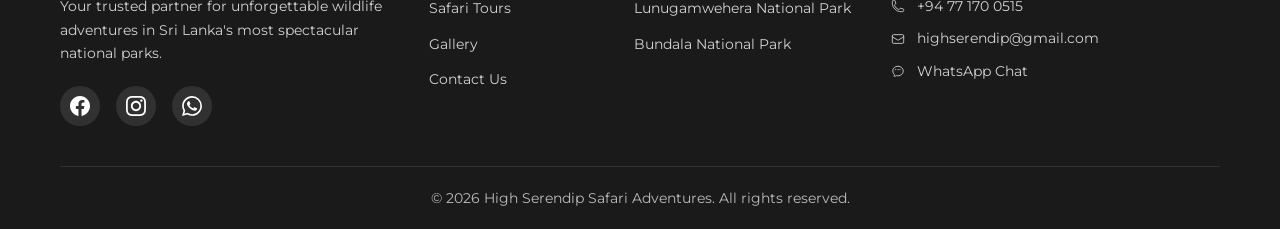
==== commit 33a35358: "Add files via upload" ====
--- a/contact/index.html
+++ b/contact/index.html
@@ -1 +1 @@
-<!doctype html><html lang="en"><head><meta charset="UTF-8"><meta content="width=device-width,initial-scale=1" name="viewport"><meta content="Contact High Serendip Safari Tours - Book your safari in Tissamaharama, Sri Lanka. WhatsApp chat, email, phone." name="description"><title>Contact Us | High Serendip Safari Adventures</title><link href="../favicon.svg" rel="icon" type="image/svg+xml"><link href="https://maps.google.com" rel="preconnect" crossorigin><link href="https://maps.gstatic.com" rel="preconnect" crossorigin><link href="https://maps.googleapis.com" rel="preconnect" crossorigin><link href="https://fonts.googleapis.com/css2?family=Montserrat:wght@400;600;700;800&family=Lora:wght@400;600&display=swap" rel="stylesheet"><link href="../styles.css" rel="stylesheet"><style>.page-hero{height:400px;background:radial-gradient(ellipse at center,rgba(0,0,0,.6),rgba(0,0,0,.85)),url('../images/top.jpg') center/cover;display:flex;align-items:center;justify-content:center;color:#fff;text-align:center;margin-top:70px}.page-hero h1{font-size:56px;font-weight:800;margin-bottom:16px}.page-hero p{font-size:20px;opacity:.95}.contact-grid{display:grid;grid-template-columns:1fr 1fr;gap:60px;margin-bottom:60px}.contact-info{background:#fff;padding:40px;border-radius:var(--radius-lg);box-shadow:var(--shadow-md)}.contact-info h3{font-size:28px;color:var(--color-dark);margin-bottom:24px;font-weight:700}.contact-item{display:flex;gap:20px;margin-bottom:30px;align-items:flex-start}.contact-item__icon{width:50px;height:50px;background:linear-gradient(135deg,var(--color-primary),var(--color-primary-light));border-radius:50%;display:flex;align-items:center;justify-content:center;color:#fff;flex-shrink:0}.contact-item__icon svg{width:24px;height:24px;stroke:white}.contact-item__content h4{font-size:18px;color:var(--color-dark);margin-bottom:4px;font-weight:700}.contact-item__content p{font-size:16px;color:var(--color-text-light);line-height:1.7}.contact-item__content a{color:var(--color-primary);font-weight:600}.contact-item__content a:hover{color:var(--color-primary-dark)}.contact-form{background:#fff;padding:40px;border-radius:var(--radius-lg);box-shadow:var(--shadow-md)}.contact-form h3{font-size:28px;color:var(--color-dark);margin-bottom:24px;font-weight:700}.form-group{margin-bottom:24px}.form-group label{display:block;font-size:14px;font-weight:600;color:var(--color-dark);margin-bottom:8px;text-transform:uppercase;letter-spacing:.5px}.form-group input,.form-group select,.form-group textarea{width:100%;padding:14px 18px;font-size:16px;font-family:var(--font-primary);border:2px solid #e0e0e0;border-radius:var(--radius-md);transition:var(--transition)}.form-group input:focus,.form-group select:focus,.form-group textarea:focus{outline:0;border-color:var(--color-primary)}.form-group textarea{min-height:150px;resize:vertical}.whatsapp-cta{background:linear-gradient(135deg,#25d366,#128c7e);padding:40px;border-radius:var(--radius-lg);text-align:center;color:#fff;margin-bottom:60px}.whatsapp-cta h3{font-size:32px;margin-bottom:16px;font-weight:800}.whatsapp-cta p{font-size:18px;margin-bottom:24px;opacity:.95}.map-section{border-radius:var(--radius-lg);overflow:hidden;box-shadow:var(--shadow-lg);height:450px;position:relative;background:#e8e4e0}.map-section iframe{width:100%;height:100%;border:none;position:relative;z-index:2}.map-placeholder{position:absolute;inset:0;z-index:1;display:flex;flex-direction:column;align-items:center;justify-content:center;gap:16px;background:linear-gradient(135deg,#f0ece8,#e8e4e0)}.map-placeholder__spinner{width:40px;height:40px;border:4px solid rgba(44,95,45,.15);border-top-color:var(--color-primary);border-radius:50%;animation:mapSpin .8s linear infinite}.map-placeholder__text{font-size:14px;color:var(--color-text-light);font-weight:600}@keyframes mapSpin{to{transform:rotate(360deg)}}.map-section.loaded .map-placeholder{opacity:0;pointer-events:none;transition:opacity .4s ease}@media (max-width:992px){.contact-grid{grid-template-columns:1fr;gap:40px}}@media (max-width:768px){.page-hero{height:300px}.page-hero h1{font-size:clamp(32px, 8vw, 42px)}.contact-form,.contact-info{padding:30px 20px}.whatsapp-cta{padding:30px 20px}.whatsapp-cta h3{font-size:24px}.map-section{height:350px}}</style></head><body><div class="whatsapp-widget" id="whatsapp-widget"><div class="whatsapp-popup" id="whatsapp-popup"><div class="whatsapp-popup__header"><div class="whatsapp-popup__header-info"><div class="whatsapp-popup__avatar">HS</div><div><h4>High Serendip</h4><span class="whatsapp-popup__status"><span class="status-dot"></span> Typically replies within minutes</span></div></div><button class="whatsapp-popup__close" aria-label="Close" id="whatsapp-close">&times;</button></div><div class="whatsapp-popup__body"><div class="whatsapp-popup__message"><p>👋 Ayubowan! Welcome to <strong>High Serendip Safari Adventures</strong>.</p><p>How can we help you today? Whether you'd like to book a safari, ask about our tours, or need travel tips — we're here for you!</p><span class="whatsapp-popup__time">🟢 Online now</span></div></div><div class="whatsapp-popup__footer"><a href="https://wa.me/94771700515?text=Hi%2C%20I%27d%20like%20to%20know%20more%20about%20your%20safari%20tours" class="whatsapp-popup__cta" target="_blank"><svg fill="currentColor" viewBox="0 0 24 24" height="20" width="20"><path d="M17.472 14.382c-.297-.149-1.758-.867-2.03-.967-.273-.099-.471-.148-.67.15-.197.297-.767.966-.94 1.164-.173.199-.347.223-.644.075-.297-.15-1.255-.463-2.39-1.475-.883-.788-1.48-1.761-1.653-2.059-.173-.297-.018-.458.13-.606.134-.133.298-.347.446-.52.149-.174.198-.298.298-.497.099-.198.05-.371-.025-.52-.075-.149-.669-1.612-.916-2.207-.242-.579-.487-.5-.669-.51-.173-.008-.371-.01-.57-.01-.198 0-.52.074-.792.372-.272.297-1.04 1.016-1.04 2.479 0 1.462 1.065 2.875 1.213 3.074.149.198 2.096 3.2 5.077 4.487.709.306 1.262.489 1.694.625.712.227 1.36.195 1.871.118.571-.085 1.758-.719 2.006-1.413.248-.694.248-1.289.173-1.413-.074-.124-.272-.198-.57-.347z"/><path d="M12.031 1.001C5.933 1.001 1 5.933 1 12.032c0 1.942.513 3.855 1.489 5.554L1.004 23l5.588-1.465c1.638.893 3.49 1.365 5.439 1.365 6.099 0 11.031-4.932 11.031-11.032 0-2.948-1.148-5.72-3.233-7.806C17.751 2.149 14.979 1.001 12.031 1.001zm0 20.263c-1.704 0-3.376-.458-4.836-1.324l-.347-.205-3.595.943.959-3.499-.226-.359c-.951-1.511-1.453-3.258-1.453-5.055 0-5.194 4.228-9.422 9.422-9.422 2.516 0 4.881.981 6.663 2.764 1.782 1.782 2.764 4.147 2.764 6.663 0 5.194-4.229 9.422-9.423 9.422z"/></svg> Start Chat</a></div></div><button class="whatsapp-float" aria-label="Chat on WhatsApp" id="whatsapp-toggle"><svg fill="currentColor" viewBox="0 0 32 32" class="whatsapp-icon"><path d="M16 0C7.164 0 0 7.164 0 16c0 2.828.736 5.484 2.02 7.78L.076 31.268l7.732-2.028A15.906 15.906 0 0016 32c8.836 0 16-7.164 16-16S24.836 0 16 0zm0 29.2c-2.42 0-4.78-.66-6.844-1.908l-.492-.292-5.1 1.34 1.364-4.98-.32-.508A13.158 13.158 0 012.8 16c0-7.292 5.936-13.2 13.2-13.2 7.264 0 13.2 5.908 13.2 13.2S23.264 29.2 16 29.2zm7.232-9.88c-.396-.2-2.348-1.156-2.712-1.288-.364-.132-.628-.2-.892.2-.264.396-1.024 1.288-1.256 1.552-.232.264-.464.296-.86.1-.396-.2-1.672-.616-3.184-1.964-1.176-1.048-1.972-2.344-2.204-2.74-.232-.396-.024-.612.176-.808.18-.18.396-.464.596-.696.2-.232.264-.396.396-.66.132-.264.068-.496-.032-.696-.1-.2-.892-2.148-1.224-2.94-.324-.772-.652-.668-.892-.68-.232-.012-.496-.016-.76-.016s-.696.1-1.06.496c-.364.396-1.388 1.356-1.388 3.304s1.42 3.832 1.62 4.096c.2.264 2.788 4.256 6.756 5.968.944.408 1.68.652 2.256.836.948.3 1.808.256 2.488.156.76-.112 2.348-.96 2.68-1.888.332-.928.332-1.724.232-1.888-.1-.164-.364-.264-.76-.464z"/></svg> <svg fill="none" viewBox="0 0 24 24" stroke="currentColor" stroke-width="2.5" class="whatsapp-close-icon"><path d="M18 6L6 18M6 6l12 12"/></svg></button></div><header class="header" id="header"><nav class="container nav"><a href="../" class="nav__logo"><h2>High Serendip</h2><p>Safari Adventures</p></a><div class="nav__menu" id="nav-menu"><ul class="nav__list"><li class="nav__item"><a href="../" class="nav__link">Home</a></li><li class="nav__item"><a href="../tours" class="nav__link">Safari Tours</a></li><li class="nav__item"><a href="../gallery" class="nav__link">Gallery</a></li><li class="nav__item"><a href="../contact" class="nav__link active">Contact</a></li><li class="nav__item"><a href="https://wa.me/94771700515?text=Hi%2C%20I%27d%20like%20to%20book%20a%20safari%20tour" class="btn btn-primary">Book Now</a></li></ul></div><div class="nav__toggle" id="nav-toggle"><span></span> <span></span> <span></span></div></nav></header><section class="page-hero"><div class="container"><h1>Get In Touch</h1><p>We're here to help plan your perfect safari adventure</p></div></section><section class="section"><div class="container"><div class="whatsapp-cta"><svg fill="currentColor" viewBox="0 0 32 32" height="60" width="60" style="margin:0 auto 20px"><path d="M16 0C7.164 0 0 7.164 0 16c0 2.828.736 5.484 2.02 7.78L.076 31.268l7.732-2.028A15.906 15.906 0 0016 32c8.836 0 16-7.164 16-16S24.836 0 16 0zm0 29.2c-2.42 0-4.78-.66-6.844-1.908l-.492-.292-5.1 1.34 1.364-4.98-.32-.508A13.158 13.158 0 012.8 16c0-7.292 5.936-13.2 13.2-13.2 7.264 0 13.2 5.908 13.2 13.2S23.264 29.2 16 29.2zm7.232-9.88c-.396-.2-2.348-1.156-2.712-1.288-.364-.132-.628-.2-.892.2-.264.396-1.024 1.288-1.256 1.552-.232.264-.464.296-.86.1-.396-.2-1.672-.616-3.184-1.964-1.176-1.048-1.972-2.344-2.204-2.74-.232-.396-.024-.612.176-.808.18-.18.396-.464.596-.696.2-.232.264-.396.396-.66.132-.264.068-.496-.032-.696-.1-.2-.892-2.148-1.224-2.94-.324-.772-.652-.668-.892-.68-.232-.012-.496-.016-.76-.016s-.696.1-1.06.496c-.364.396-1.388 1.356-1.388 3.304s1.42 3.832 1.62 4.096c.2.264 2.788 4.256 6.756 5.968.944.408 1.68.652 2.256.836.948.3 1.808.256 2.488.156.76-.112 2.348-.96 2.68-1.888.332-.928.332-1.724.232-1.888-.1-.164-.364-.264-.76-.464z"/></svg><h3>Fastest Way to Book? WhatsApp!</h3><p>Get instant responses, ask questions, and book your safari in minutes</p><a href="https://wa.me/94771700515?text=Hi%2C%20I%27d%20like%20to%20book%20a%20safari%20tour" class="btn btn-lg btn-primary" style="background:#fff;color:#25d366;box-shadow:var(--shadow-md)">Start WhatsApp Chat</a></div><div class="contact-grid"><div class="contact-info"><h3>Contact Information</h3><div class="contact-item"><div class="contact-item__icon"><svg fill="none" viewBox="0 0 24 24" height="24" width="24" stroke="currentColor" stroke-width="1.5"><path d="M15 10.5a3 3 0 1 1-6 0 3 3 0 0 1 6 0Z"/><path d="M19.5 10.5c0 7.142-7.5 11.25-7.5 11.25S4.5 17.642 4.5 10.5a7.5 7.5 0 1 1 15 0Z"/></svg></div><div class="contact-item__content"><h4>Our Location</h4><p>No 68, Suduwella Road, Tissamaharama<br>Southern Province, Sri Lanka</p></div></div><div class="contact-item"><div class="contact-item__icon"><svg fill="none" viewBox="0 0 24 24" height="24" width="24" stroke="currentColor" stroke-width="1.5"><path d="M2.25 6.75c0 8.284 6.716 15 15 15h2.25a2.25 2.25 0 0 0 2.25-2.25v-1.372c0-.516-.351-.966-.852-1.091l-4.423-1.106c-.44-.11-.902.055-1.173.417l-.97 1.293c-.282.376-.769.542-1.21.38a12.035 12.035 0 0 1-7.143-7.143c-.162-.441.004-.928.38-1.21l1.293-.97c.363-.271.527-.734.417-1.173L6.963 3.102a1.125 1.125 0 0 0-1.091-.852H4.5A2.25 2.25 0 0 0 2.25 4.5v2.25Z"/></svg></div><div class="contact-item__content"><h4>Phone</h4><p><a href="tel:+94771700515">+94 77 170 0515</a><br>Available 24/7 for bookings</p></div></div><div class="contact-item"><div class="contact-item__icon"><svg fill="none" viewBox="0 0 24 24" height="24" width="24" stroke="currentColor" stroke-width="1.5"><path d="M8.625 9.75a.375.375 0 1 1-.75 0 .375.375 0 0 1 .75 0Zm0 0H8.25m4.125 0a.375.375 0 1 1-.75 0 .375.375 0 0 1 .75 0Zm0 0H12m3.75 0a.375.375 0 1 1-.75 0 .375.375 0 0 1 .75 0Zm0 0h-.375M21 12c0 4.556-4.03 8.25-9 8.25a9.764 9.764 0 0 1-2.555-.337A5.972 5.972 0 0 1 5.41 20.97a5.969 5.969 0 0 1-.474-.065 4.48 4.48 0 0 0 .978-2.025c.09-.457-.133-.901-.467-1.226C3.93 16.178 3 14.189 3 12c0-4.556 4.03-8.25 9-8.25s9 3.694 9 8.25Z"/></svg></div><div class="contact-item__content"><h4>WhatsApp</h4><p><a href="https://wa.me/94771700515">+94 77 170 0515</a><br>Quick responses, instant booking</p></div></div><div class="contact-item"><div class="contact-item__icon"><svg fill="none" viewBox="0 0 24 24" height="24" width="24" stroke="currentColor" stroke-width="1.5"><path d="M21.75 6.75v10.5a2.25 2.25 0 0 1-2.25 2.25h-15a2.25 2.25 0 0 1-2.25-2.25V6.75m19.5 0A2.25 2.25 0 0 0 19.5 4.5h-15a2.25 2.25 0 0 0-2.25 2.25m19.5 0v.243a2.25 2.25 0 0 1-1.07 1.916l-7.5 4.615a2.25 2.25 0 0 1-2.36 0L3.32 8.91a2.25 2.25 0 0 1-1.07-1.916V6.75"/></svg></div><div class="contact-item__content"><h4>Email</h4><p><a href="https://mail.google.com/mail/?view=cm&to=highserendip@gmail.com" target="_blank">highserendip@gmail.com</a><br>We'll respond within 24 hours</p></div></div><div class="contact-item"><div class="contact-item__icon"><svg fill="none" viewBox="0 0 24 24" height="24" width="24" stroke="currentColor" stroke-width="1.5"><path d="M12 6v6h4.5m4.5 0a9 9 0 1 1-18 0 9 9 0 0 1 18 0Z"/></svg></div><div class="contact-item__content"><h4>Office Hours</h4><p>Monday - Sunday: 5:00 AM - 10:00 PM<br>Safaris start early morning!</p></div></div></div><div class="contact-form"><h3>Send Us a Message</h3><form id="contactForm"><div class="form-group"><label for="name">Your Name *</label> <input id="name" name="name" required></div><div class="form-group"><label for="email">Email Address *</label> <input id="email" name="email" required type="email"></div><div class="form-group"><label for="phone">Phone Number</label> <input id="phone" name="phone" type="tel"></div><div class="form-group"><label for="safari">Safari Interest</label> <select id="safari" name="safari"><option value="">Select a safari...</option><option value="yala-full">Yala - Full Day Safari</option><option value="yala-morning">Yala - Morning Safari</option><option value="yala-evening">Yala - Evening Safari</option><option value="lunugamwehera-full">Lunugamwehera - Full Day Safari</option><option value="lunugamwehera-morning">Lunugamwehera - Morning Safari</option><option value="lunugamwehera-evening">Lunugamwehera - Evening Safari</option><option value="bundala-full">Bundala - Full Day Safari</option><option value="bundala-morning">Bundala - Morning Safari</option><option value="bundala-evening">Bundala - Evening Safari</option><option value="custom">Custom Package</option></select></div><div class="form-group"><label for="message">Your Message *</label> <textarea id="message" name="message" placeholder="Tell us about your travel dates, number of people, special requirements..." required></textarea></div><button class="btn btn-lg btn-primary" style="width:100%" type="submit">Send Message</button></form></div></div></div></section><section class="section bg-light"><div class="container"><div class="centered section__header"><span class="section__tag">Find Us</span><h2 class="section__title">Our Location in Tissamaharama</h2><p class="section__description">Located at the gateway to Yala National Park</p></div><div class="map-section" id="map-container"><div class="map-placeholder"><div class="map-placeholder__spinner"></div><span class="map-placeholder__text">Loading map...</span></div><iframe allowfullscreen onload='document.getElementById("map-container").classList.add("loaded")' referrerpolicy="no-referrer-when-downgrade" src="https://maps.google.com/maps?q=6.294467,81.290649&z=16&output=embed" title="High Serendip Safari Adventures Location"></iframe></div></div></section><section class="section"><div class="container"><div class="centered section__header"><span class="section__tag">Common Questions</span><h2 class="section__title">Frequently Asked Questions</h2></div><div style="max-width:800px;margin:0 auto"><div style="background:#fff;padding:30px;border-radius:var(--radius-lg);box-shadow:var(--shadow-sm);margin-bottom:20px"><h4 style="color:var(--color-primary);margin-bottom:12px;font-size:18px">How do I book a safari?</h4><p style="color:var(--color-text-light);line-height:1.7">The easiest way is via WhatsApp at +94 77 123 4567. You can also call us directly or use the contact form above. We recommend booking at least 24 hours in advance.</p></div><div style="background:#fff;padding:30px;border-radius:var(--radius-lg);box-shadow:var(--shadow-sm);margin-bottom:20px"><h4 style="color:var(--color-primary);margin-bottom:12px;font-size:18px">What's included in the safari price?</h4><p style="color:var(--color-text-light);line-height:1.7">All safaris include park entrance fees, experienced guide and tracker, premium jeep, drinking water, and meals as specified (breakfast for morning safaris, lunch for full-day safaris).</p></div><div style="background:#fff;padding:30px;border-radius:var(--radius-lg);box-shadow:var(--shadow-sm);margin-bottom:20px"><h4 style="color:var(--color-primary);margin-bottom:12px;font-size:18px">What should I bring?</h4><p style="color:var(--color-text-light);line-height:1.7">Comfortable clothing in neutral colors, hat, sunglasses, sunscreen, camera with zoom lens, and insect repellent. We provide water and meals.</p></div><div style="background:#fff;padding:30px;border-radius:var(--radius-lg);box-shadow:var(--shadow-sm);margin-bottom:20px"><h4 style="color:var(--color-primary);margin-bottom:12px;font-size:18px">Can you guarantee wildlife sightings?</h4><p style="color:var(--color-text-light);line-height:1.7">While we can't guarantee specific animal sightings (they're wild!), our experienced guides know the best spots and times. Yala has excellent leopard sighting rates, and we consistently see elephants, deer, and various birds.</p></div><div style="background:#fff;padding:30px;border-radius:var(--radius-lg);box-shadow:var(--shadow-sm)"><h4 style="color:var(--color-primary);margin-bottom:12px;font-size:18px">Do you provide hotel pickup?</h4><p style="color:var(--color-text-light);line-height:1.7">Yes! We offer pickup from hotels in Tissamaharama and nearby areas. Please mention your hotel when booking, and we'll arrange pickup.</p></div></div></div></section><section class="section cta"><div class="cta__background" style="background-image:url('../images/footer%20evening.jpg')"></div><div class="cta__overlay"></div><div class="container"><div class="cta__content"><h2 class="cta__title">Ready to Begin Your Adventure?</h2><p class="cta__text">Contact us today and let's plan your perfect safari experience in Sri Lanka's most stunning national parks.</p><div class="cta__buttons"><a href="https://wa.me/94771700515?text=Hi%2C%20I%27d%20like%20to%20book%20a%20safari%20tour" class="btn btn-lg btn-primary"><svg fill="currentColor" viewBox="0 0 24 24" height="20" width="20"><path d="M17.472 14.382c-.297-.149-1.758-.867-2.03-.967-.273-.099-.471-.148-.67.15-.197.297-.767.966-.94 1.164-.173.199-.347.223-.644.075-.297-.15-1.255-.463-2.39-1.475-.883-.788-1.48-1.761-1.653-2.059-.173-.297-.018-.458.13-.606.134-.133.298-.347.446-.52.149-.174.198-.298.298-.497.099-.198.05-.371-.025-.52-.075-.149-.669-1.612-.916-2.207-.242-.579-.487-.5-.669-.51-.173-.008-.371-.01-.57-.01-.198 0-.52.074-.792.372-.272.297-1.04 1.016-1.04 2.479 0 1.462 1.065 2.875 1.213 3.074.149.198 2.096 3.2 5.077 4.487.709.306 1.262.489 1.694.625.712.227 1.36.195 1.871.118.571-.085 1.758-.719 2.006-1.413.248-.694.248-1.289.173-1.413-.074-.124-.272-.198-.57-.347z"/></svg> Chat on WhatsApp </a><a href="tel:+94771700515" class="btn btn-lg btn-secondary">Call Us Now</a></div></div></div></section><footer class="footer"><div class="container"><div class="footer__grid"><div class="footer__col"><h3>High Serendip Safari Adventures</h3><p>Your trusted partner for unforgettable wildlife adventures in Sri Lanka's most spectacular national parks.</p><div class="footer__social"><a href="#" aria-label="Facebook"><svg fill="currentColor" viewBox="0 0 24 24"><path d="M24 12.073c0-6.627-5.373-12-12-12s-12 5.373-12 12c0 5.99 4.388 10.954 10.125 11.854v-8.385H7.078v-3.47h3.047V9.43c0-3.007 1.792-4.669 4.533-4.669 1.312 0 2.686.235 2.686.235v2.953H15.83c-1.491 0-1.956.925-1.956 1.874v2.25h3.328l-.532 3.47h-2.796v8.385C19.612 23.027 24 18.062 24 12.073z"/></svg></a><a href="https://www.instagram.com/highserendip" aria-label="Instagram"><svg fill="currentColor" viewBox="0 0 24 24"><path d="M12 0C8.74 0 8.333.015 7.053.072 5.775.132 4.905.333 4.14.63c-.789.306-1.459.717-2.126 1.384S.935 3.35.63 4.14C.333 4.905.131 5.775.072 7.053.012 8.333 0 8.74 0 12s.015 3.667.072 4.947c.06 1.277.261 2.148.558 2.913.306.788.717 1.459 1.384 2.126.667.666 1.336 1.079 2.126 1.384.766.296 1.636.499 2.913.558C8.333 23.988 8.74 24 12 24s3.667-.015 4.947-.072c1.277-.06 2.148-.262 2.913-.558.788-.306 1.459-.718 2.126-1.384.666-.667 1.079-1.335 1.384-2.126.296-.765.499-1.636.558-2.913.06-1.28.072-1.687.072-4.947s-.015-3.667-.072-4.947c-.06-1.277-.262-2.149-.558-2.913-.306-.789-.718-1.459-1.384-2.126C21.319 1.347 20.651.935 19.86.63c-.765-.297-1.636-.499-2.913-.558C15.667.012 15.26 0 12 0zm0 2.16c3.203 0 3.585.016 4.85.071 1.17.055 1.805.249 2.227.415.562.217.96.477 1.382.896.419.42.679.819.896 1.381.164.422.36 1.057.413 2.227.057 1.266.07 1.646.07 4.85s-.015 3.585-.074 4.85c-.061 1.17-.256 1.805-.421 2.227-.224.562-.479.96-.899 1.382-.419.419-.824.679-1.38.896-.42.164-1.065.36-2.235.413-1.274.057-1.649.07-4.859.07-3.211 0-3.586-.015-4.859-.074-1.171-.061-1.816-.256-2.236-.421-.569-.224-.96-.479-1.379-.899-.421-.419-.69-.824-.9-1.38-.165-.42-.359-1.065-.42-2.235-.045-1.26-.061-1.649-.061-4.844 0-3.196.016-3.586.061-4.861.061-1.17.255-1.814.42-2.234.21-.57.479-.96.9-1.381.419-.419.81-.689 1.379-.898.42-.166 1.051-.361 2.221-.421 1.275-.045 1.65-.06 4.859-.06l.045.03zm0 3.678c-3.405 0-6.162 2.76-6.162 6.162 0 3.405 2.76 6.162 6.162 6.162 3.405 0 6.162-2.76 6.162-6.162 0-3.405-2.76-6.162-6.162-6.162zM12 16c-2.21 0-4-1.79-4-4s1.79-4 4-4 4 1.79 4 4-1.79 4-4 4zm7.846-10.405c0 .795-.646 1.44-1.44 1.44-.795 0-1.44-.646-1.44-1.44 0-.794.646-1.439 1.44-1.439.793-.001 1.44.645 1.44 1.439z"/></svg></a><a href="https://wa.me/94771700515" aria-label="WhatsApp"><svg fill="currentColor" viewBox="0 0 24 24"><path d="M17.472 14.382c-.297-.149-1.758-.867-2.03-.967-.273-.099-.471-.148-.67.15-.197.297-.767.966-.94 1.164-.173.199-.347.223-.644.075-.297-.15-1.255-.463-2.39-1.475-.883-.788-1.48-1.761-1.653-2.059-.173-.297-.018-.458.13-.606.134-.133.298-.347.446-.52.149-.174.198-.298.298-.497.099-.198.05-.371-.025-.52-.075-.149-.669-1.612-.916-2.207-.242-.579-.487-.5-.669-.51-.173-.008-.371-.01-.57-.01-.198 0-.52.074-.792.372-.272.297-1.04 1.016-1.04 2.479 0 1.462 1.065 2.875 1.213 3.074.149.198 2.096 3.2 5.077 4.487.709.306 1.262.489 1.694.625.712.227 1.36.195 1.871.118.571-.085 1.758-.719 2.006-1.413.248-.694.248-1.289.173-1.413-.074-.124-.272-.198-.57-.347m-5.421 7.403h-.004a9.87 9.87 0 01-5.031-1.378l-.361-.214-3.741.982.998-3.648-.235-.374a9.86 9.86 0 01-1.51-5.26c.001-5.45 4.436-9.884 9.888-9.884 2.64 0 5.122 1.03 6.988 2.898a9.825 9.825 0 012.893 6.994c-.003 5.45-4.437 9.884-9.885 9.884m8.413-18.297A11.815 11.815 0 0012.05 0C5.495 0 .16 5.335.157 11.892c0 2.096.547 4.142 1.588 5.945L.057 24l6.305-1.654a11.882 11.882 0 005.683 1.448h.005c6.554 0 11.89-5.335 11.893-11.893a11.821 11.821 0 00-3.48-8.413z"/></svg></a></div></div><div class="footer__col"><h4>Quick Links</h4><ul><li><a href="../">Home</a></li><li><a href="../tours">Safari Tours</a></li><li><a href="../gallery">Gallery</a></li><li><a href="../contact">Contact Us</a></li></ul></div><div class="footer__col"><h4>Our Parks</h4><ul><li><a href="../tours#yala">Yala National Park</a></li><li><a href="../tours#lunugamwehera">Lunugamwehera National Park</a></li><li><a href="../tours#bundala">Bundala National Park</a></li></ul></div><div class="footer__col"><h4>Contact Info</h4><ul class="footer__contact"><li><svg fill="none" viewBox="0 0 24 24" height="14" width="14" stroke="currentColor" stroke-width="1.5"><path d="M15 10.5a3 3 0 1 1-6 0 3 3 0 0 1 6 0Z"/><path d="M19.5 10.5c0 7.142-7.5 11.25-7.5 11.25S4.5 17.642 4.5 10.5a7.5 7.5 0 1 1 15 0Z"/></svg> Tissamaharama, Sri Lanka</li><li><svg fill="none" viewBox="0 0 24 24" height="14" width="14" stroke="currentColor" stroke-width="1.5"><path d="M2.25 6.75c0 8.284 6.716 15 15 15h2.25a2.25 2.25 0 0 0 2.25-2.25v-1.372c0-.516-.351-.966-.852-1.091l-4.423-1.106c-.44-.11-.902.055-1.173.417l-.97 1.293c-.282.376-.769.542-1.21.38a12.035 12.035 0 0 1-7.143-7.143c-.162-.441.004-.928.38-1.21l1.293-.97c.363-.271.527-.734.417-1.173L6.963 3.102a1.125 1.125 0 0 0-1.091-.852H4.5A2.25 2.25 0 0 0 2.25 4.5v2.25Z"/></svg> <a href="tel:+94771700515">+94 77 170 0515</a></li><li><svg fill="none" viewBox="0 0 24 24" height="14" width="14" stroke="currentColor" stroke-width="1.5"><path d="M21.75 6.75v10.5a2.25 2.25 0 0 1-2.25 2.25h-15a2.25 2.25 0 0 1-2.25-2.25V6.75m19.5 0A2.25 2.25 0 0 0 19.5 4.5h-15a2.25 2.25 0 0 0-2.25 2.25m19.5 0v.243a2.25 2.25 0 0 1-1.07 1.916l-7.5 4.615a2.25 2.25 0 0 1-2.36 0L3.32 8.91a2.25 2.25 0 0 1-1.07-1.916V6.75"/></svg> <a href="https://mail.google.com/mail/?view=cm&to=highserendip@gmail.com" target="_blank">highserendip@gmail.com</a></li><li><svg fill="none" viewBox="0 0 24 24" height="14" width="14" stroke="currentColor" stroke-width="1.5"><path d="M8.625 9.75a.375.375 0 1 1-.75 0 .375.375 0 0 1 .75 0Zm0 0H8.25m4.125 0a.375.375 0 1 1-.75 0 .375.375 0 0 1 .75 0Zm0 0H12m3.75 0a.375.375 0 1 1-.75 0 .375.375 0 0 1 .75 0Zm0 0h-.375M21 12c0 4.556-4.03 8.25-9 8.25a9.764 9.764 0 0 1-2.555-.337A5.972 5.972 0 0 1 5.41 20.97a5.969 5.969 0 0 1-.474-.065 4.48 4.48 0 0 0 .978-2.025c.09-.457-.133-.901-.467-1.226C3.93 16.178 3 14.189 3 12c0-4.556 4.03-8.25 9-8.25s9 3.694 9 8.25Z"/></svg> <a href="https://wa.me/94771700515">WhatsApp Chat</a></li></ul></div></div><div class="footer__bottom"><p>&copy; 2026 High Serendip Safari Adventures. All rights reserved.</p></div></div></footer><script src="../script.js"></script><script>document.getElementById("contactForm").addEventListener("submit",function(e){e.preventDefault();let t=`Hi! I'm ${document.getElementById("name").value}.%0A%0A`;t+=`*Email:* ${document.getElementById("email").value}%0A`,t+=`*Phone:* ${document.getElementById("phone").value}%0A`,t+=`*Safari Interest:* ${document.getElementById("safari").value}%0A%0A`,t+=`*Message:* ${document.getElementById("message").value}`,window.open(`https://wa.me/94771700515?text=${t}`,"_blank")})</script></body></html>+<!doctype html><html lang="en"><head><meta charset="UTF-8"><meta content="width=device-width,initial-scale=1" name="viewport"><meta content="Contact High Serendip Safari Tours - Book your safari in Tissamaharama, Sri Lanka. WhatsApp chat, email, phone." name="description"><title>Contact Us | High Serendip Safari Adventures</title><link href="../favicon.svg" rel="icon" type="image/svg+xml"><link href="https://maps.google.com" rel="preconnect" crossorigin><link href="https://maps.gstatic.com" rel="preconnect" crossorigin><link href="https://maps.googleapis.com" rel="preconnect" crossorigin><link href="https://fonts.googleapis.com/css2?family=Montserrat:wght@400;600;700;800&family=Lora:wght@400;600&display=swap" rel="stylesheet"><link href="../styles.css" rel="stylesheet"><style>.page-hero{height:400px;background:radial-gradient(ellipse at center,rgba(0,0,0,.6),rgba(0,0,0,.85)),url('../images/top.jpg') center/cover;display:flex;align-items:center;justify-content:center;color:#fff;text-align:center;margin-top:70px}.page-hero h1{font-size:56px;font-weight:800;margin-bottom:16px}.page-hero p{font-size:20px;opacity:.95}.contact-grid{display:grid;grid-template-columns:1fr 1fr;gap:60px;margin-bottom:60px}.contact-info{background:#fff;padding:40px;border-radius:var(--radius-lg);box-shadow:var(--shadow-md)}.contact-info h3{font-size:28px;color:var(--color-dark);margin-bottom:24px;font-weight:700}.contact-item{display:flex;gap:20px;margin-bottom:30px;align-items:flex-start}.contact-item__icon{width:50px;height:50px;background:linear-gradient(135deg,var(--color-primary),var(--color-primary-light));border-radius:50%;display:flex;align-items:center;justify-content:center;color:#fff;flex-shrink:0}.contact-item__icon svg{width:24px;height:24px;stroke:white}.contact-item__content h4{font-size:18px;color:var(--color-dark);margin-bottom:4px;font-weight:700}.contact-item__content p{font-size:16px;color:var(--color-text-light);line-height:1.7}.contact-item__content a{color:var(--color-primary);font-weight:600}.contact-item__content a:hover{color:var(--color-primary-dark)}.contact-form{background:#fff;padding:40px;border-radius:var(--radius-lg);box-shadow:var(--shadow-md)}.contact-form h3{font-size:28px;color:var(--color-dark);margin-bottom:24px;font-weight:700}.form-group{margin-bottom:24px}.form-group label{display:block;font-size:14px;font-weight:600;color:var(--color-dark);margin-bottom:8px;text-transform:uppercase;letter-spacing:.5px}.form-group input,.form-group select,.form-group textarea{width:100%;padding:14px 18px;font-size:16px;font-family:var(--font-primary);border:2px solid #e0e0e0;border-radius:var(--radius-md);transition:var(--transition)}.form-group input:focus,.form-group select:focus,.form-group textarea:focus{outline:0;border-color:var(--color-primary)}.form-group textarea{min-height:150px;resize:vertical}.whatsapp-cta{background:linear-gradient(135deg,#25d366,#128c7e);padding:40px;border-radius:var(--radius-lg);text-align:center;color:#fff;margin-bottom:60px}.whatsapp-cta h3{font-size:32px;margin-bottom:16px;font-weight:800}.whatsapp-cta p{font-size:18px;margin-bottom:24px;opacity:.95}.map-section{border-radius:var(--radius-lg);overflow:hidden;box-shadow:var(--shadow-lg);height:450px;position:relative;background:#e8e4e0}.map-section iframe{width:100%;height:100%;border:none;position:relative;z-index:2}.map-placeholder{position:absolute;inset:0;z-index:1;display:flex;flex-direction:column;align-items:center;justify-content:center;gap:16px;background:linear-gradient(135deg,#f0ece8,#e8e4e0)}.map-placeholder__spinner{width:40px;height:40px;border:4px solid rgba(44,95,45,.15);border-top-color:var(--color-primary);border-radius:50%;animation:mapSpin .8s linear infinite}.map-placeholder__text{font-size:14px;color:var(--color-text-light);font-weight:600}@keyframes mapSpin{to{transform:rotate(360deg)}}.map-section.loaded .map-placeholder{opacity:0;pointer-events:none;transition:opacity .4s ease}@media (max-width:992px){.contact-grid{grid-template-columns:1fr;gap:40px}}@media (max-width:768px){.page-hero{height:300px}.page-hero h1{font-size:clamp(32px, 8vw, 42px)}.contact-form,.contact-info{padding:30px 20px}.whatsapp-cta{padding:30px 20px}.whatsapp-cta h3{font-size:24px}.map-section{height:350px}}</style></head><body><div class="whatsapp-widget" id="whatsapp-widget"><div class="whatsapp-popup" id="whatsapp-popup"><div class="whatsapp-popup__header"><div class="whatsapp-popup__header-info"><div class="whatsapp-popup__avatar">HS</div><div><h4>High Serendip</h4><span class="whatsapp-popup__status"><span class="status-dot"></span> Typically replies within minutes</span></div></div><button class="whatsapp-popup__close" aria-label="Close" id="whatsapp-close">&times;</button></div><div class="whatsapp-popup__body"><div class="whatsapp-popup__message"><p>👋 Ayubowan! Welcome to <strong>High Serendip Safari Adventures</strong>.</p><p>How can we help you today? Whether you'd like to book a safari, ask about our tours, or need travel tips — we're here for you!</p><span class="whatsapp-popup__time">🟢 Online now</span></div></div><div class="whatsapp-popup__footer"><a href="https://wa.me/94771700515?text=Hi%2C%20I%27d%20like%20to%20know%20more%20about%20your%20safari%20tours" class="whatsapp-popup__cta" target="_blank"><svg fill="currentColor" viewBox="0 0 24 24" height="20" width="20"><path d="M17.472 14.382c-.297-.149-1.758-.867-2.03-.967-.273-.099-.471-.148-.67.15-.197.297-.767.966-.94 1.164-.173.199-.347.223-.644.075-.297-.15-1.255-.463-2.39-1.475-.883-.788-1.48-1.761-1.653-2.059-.173-.297-.018-.458.13-.606.134-.133.298-.347.446-.52.149-.174.198-.298.298-.497.099-.198.05-.371-.025-.52-.075-.149-.669-1.612-.916-2.207-.242-.579-.487-.5-.669-.51-.173-.008-.371-.01-.57-.01-.198 0-.52.074-.792.372-.272.297-1.04 1.016-1.04 2.479 0 1.462 1.065 2.875 1.213 3.074.149.198 2.096 3.2 5.077 4.487.709.306 1.262.489 1.694.625.712.227 1.36.195 1.871.118.571-.085 1.758-.719 2.006-1.413.248-.694.248-1.289.173-1.413-.074-.124-.272-.198-.57-.347z"/><path d="M12.031 1.001C5.933 1.001 1 5.933 1 12.032c0 1.942.513 3.855 1.489 5.554L1.004 23l5.588-1.465c1.638.893 3.49 1.365 5.439 1.365 6.099 0 11.031-4.932 11.031-11.032 0-2.948-1.148-5.72-3.233-7.806C17.751 2.149 14.979 1.001 12.031 1.001zm0 20.263c-1.704 0-3.376-.458-4.836-1.324l-.347-.205-3.595.943.959-3.499-.226-.359c-.951-1.511-1.453-3.258-1.453-5.055 0-5.194 4.228-9.422 9.422-9.422 2.516 0 4.881.981 6.663 2.764 1.782 1.782 2.764 4.147 2.764 6.663 0 5.194-4.229 9.422-9.423 9.422z"/></svg> Start Chat</a></div></div><button class="whatsapp-float" aria-label="Chat on WhatsApp" id="whatsapp-toggle"><svg fill="currentColor" viewBox="0 0 32 32" class="whatsapp-icon"><path d="M16 0C7.164 0 0 7.164 0 16c0 2.828.736 5.484 2.02 7.78L.076 31.268l7.732-2.028A15.906 15.906 0 0016 32c8.836 0 16-7.164 16-16S24.836 0 16 0zm0 29.2c-2.42 0-4.78-.66-6.844-1.908l-.492-.292-5.1 1.34 1.364-4.98-.32-.508A13.158 13.158 0 012.8 16c0-7.292 5.936-13.2 13.2-13.2 7.264 0 13.2 5.908 13.2 13.2S23.264 29.2 16 29.2zm7.232-9.88c-.396-.2-2.348-1.156-2.712-1.288-.364-.132-.628-.2-.892.2-.264.396-1.024 1.288-1.256 1.552-.232.264-.464.296-.86.1-.396-.2-1.672-.616-3.184-1.964-1.176-1.048-1.972-2.344-2.204-2.74-.232-.396-.024-.612.176-.808.18-.18.396-.464.596-.696.2-.232.264-.396.396-.66.132-.264.068-.496-.032-.696-.1-.2-.892-2.148-1.224-2.94-.324-.772-.652-.668-.892-.68-.232-.012-.496-.016-.76-.016s-.696.1-1.06.496c-.364.396-1.388 1.356-1.388 3.304s1.42 3.832 1.62 4.096c.2.264 2.788 4.256 6.756 5.968.944.408 1.68.652 2.256.836.948.3 1.808.256 2.488.156.76-.112 2.348-.96 2.68-1.888.332-.928.332-1.724.232-1.888-.1-.164-.364-.264-.76-.464z"/></svg> <svg fill="none" viewBox="0 0 24 24" stroke="currentColor" stroke-width="2.5" class="whatsapp-close-icon"><path d="M18 6L6 18M6 6l12 12"/></svg></button></div><header class="header" id="header"><nav class="container nav"><a href="../" class="nav__logo"><h2>High Serendip</h2><p>Safari Adventures</p></a><div class="nav__menu" id="nav-menu"><ul class="nav__list"><li class="nav__item"><a href="../" class="nav__link">Home</a></li><li class="nav__item"><a href="../tours" class="nav__link">Safari Tours</a></li><li class="nav__item"><a href="../gallery" class="nav__link">Gallery</a></li><li class="nav__item"><a href="../contact" class="nav__link active">Contact</a></li><li class="nav__item"><a href="https://wa.me/94771700515?text=Hi%2C%20I%27d%20like%20to%20book%20a%20safari%20tour" class="btn btn-primary">Book Now</a></li></ul></div><div class="nav__toggle" id="nav-toggle"><span></span> <span></span> <span></span></div></nav></header><section class="page-hero"><div class="container"><h1>Get In Touch</h1><p>We're here to help plan your perfect safari adventure</p></div></section><section class="section"><div class="container"><div class="whatsapp-cta"><svg fill="currentColor" viewBox="0 0 32 32" height="60" width="60" style="margin:0 auto 20px"><path d="M16 0C7.164 0 0 7.164 0 16c0 2.828.736 5.484 2.02 7.78L.076 31.268l7.732-2.028A15.906 15.906 0 0016 32c8.836 0 16-7.164 16-16S24.836 0 16 0zm0 29.2c-2.42 0-4.78-.66-6.844-1.908l-.492-.292-5.1 1.34 1.364-4.98-.32-.508A13.158 13.158 0 012.8 16c0-7.292 5.936-13.2 13.2-13.2 7.264 0 13.2 5.908 13.2 13.2S23.264 29.2 16 29.2zm7.232-9.88c-.396-.2-2.348-1.156-2.712-1.288-.364-.132-.628-.2-.892.2-.264.396-1.024 1.288-1.256 1.552-.232.264-.464.296-.86.1-.396-.2-1.672-.616-3.184-1.964-1.176-1.048-1.972-2.344-2.204-2.74-.232-.396-.024-.612.176-.808.18-.18.396-.464.596-.696.2-.232.264-.396.396-.66.132-.264.068-.496-.032-.696-.1-.2-.892-2.148-1.224-2.94-.324-.772-.652-.668-.892-.68-.232-.012-.496-.016-.76-.016s-.696.1-1.06.496c-.364.396-1.388 1.356-1.388 3.304s1.42 3.832 1.62 4.096c.2.264 2.788 4.256 6.756 5.968.944.408 1.68.652 2.256.836.948.3 1.808.256 2.488.156.76-.112 2.348-.96 2.68-1.888.332-.928.332-1.724.232-1.888-.1-.164-.364-.264-.76-.464z"/></svg><h3>Fastest Way to Book? WhatsApp!</h3><p>Get instant responses, ask questions, and book your safari in minutes</p><a href="https://wa.me/94771700515?text=Hi%2C%20I%27d%20like%20to%20book%20a%20safari%20tour" class="btn btn-lg btn-primary" style="background:#fff;color:#25d366;box-shadow:var(--shadow-md)">Start WhatsApp Chat</a></div><div class="contact-grid"><div class="contact-info"><h3>Contact Information</h3><div class="contact-item"><div class="contact-item__icon"><svg fill="none" viewBox="0 0 24 24" height="24" width="24" stroke="currentColor" stroke-width="1.5"><path d="M15 10.5a3 3 0 1 1-6 0 3 3 0 0 1 6 0Z"/><path d="M19.5 10.5c0 7.142-7.5 11.25-7.5 11.25S4.5 17.642 4.5 10.5a7.5 7.5 0 1 1 15 0Z"/></svg></div><div class="contact-item__content"><h4>Our Location</h4><p>No 68, Suduwella Road, Tissamaharama<br>Southern Province, Sri Lanka</p></div></div><div class="contact-item"><div class="contact-item__icon"><svg fill="none" viewBox="0 0 24 24" height="24" width="24" stroke="currentColor" stroke-width="1.5"><path d="M2.25 6.75c0 8.284 6.716 15 15 15h2.25a2.25 2.25 0 0 0 2.25-2.25v-1.372c0-.516-.351-.966-.852-1.091l-4.423-1.106c-.44-.11-.902.055-1.173.417l-.97 1.293c-.282.376-.769.542-1.21.38a12.035 12.035 0 0 1-7.143-7.143c-.162-.441.004-.928.38-1.21l1.293-.97c.363-.271.527-.734.417-1.173L6.963 3.102a1.125 1.125 0 0 0-1.091-.852H4.5A2.25 2.25 0 0 0 2.25 4.5v2.25Z"/></svg></div><div class="contact-item__content"><h4>Phone</h4><p><a href="tel:+94771700515">+94 77 170 0515</a><br>Available 24/7 for bookings</p></div></div><div class="contact-item"><div class="contact-item__icon"><svg fill="none" viewBox="0 0 24 24" height="24" width="24" stroke="currentColor" stroke-width="1.5"><path d="M8.625 9.75a.375.375 0 1 1-.75 0 .375.375 0 0 1 .75 0Zm0 0H8.25m4.125 0a.375.375 0 1 1-.75 0 .375.375 0 0 1 .75 0Zm0 0H12m3.75 0a.375.375 0 1 1-.75 0 .375.375 0 0 1 .75 0Zm0 0h-.375M21 12c0 4.556-4.03 8.25-9 8.25a9.764 9.764 0 0 1-2.555-.337A5.972 5.972 0 0 1 5.41 20.97a5.969 5.969 0 0 1-.474-.065 4.48 4.48 0 0 0 .978-2.025c.09-.457-.133-.901-.467-1.226C3.93 16.178 3 14.189 3 12c0-4.556 4.03-8.25 9-8.25s9 3.694 9 8.25Z"/></svg></div><div class="contact-item__content"><h4>WhatsApp</h4><p><a href="https://wa.me/94771700515">+94 77 170 0515</a><br>Quick responses, instant booking</p></div></div><div class="contact-item"><div class="contact-item__icon"><svg fill="none" viewBox="0 0 24 24" height="24" width="24" stroke="currentColor" stroke-width="1.5"><path d="M21.75 6.75v10.5a2.25 2.25 0 0 1-2.25 2.25h-15a2.25 2.25 0 0 1-2.25-2.25V6.75m19.5 0A2.25 2.25 0 0 0 19.5 4.5h-15a2.25 2.25 0 0 0-2.25 2.25m19.5 0v.243a2.25 2.25 0 0 1-1.07 1.916l-7.5 4.615a2.25 2.25 0 0 1-2.36 0L3.32 8.91a2.25 2.25 0 0 1-1.07-1.916V6.75"/></svg></div><div class="contact-item__content"><h4>Email</h4><p><a href="https://mail.google.com/mail/?view=cm&to=highserendip@gmail.com" target="_blank">highserendip@gmail.com</a><br>We'll respond within 24 hours</p></div></div><div class="contact-item"><div class="contact-item__icon"><svg fill="none" viewBox="0 0 24 24" height="24" width="24" stroke="currentColor" stroke-width="1.5"><path d="M12 6v6h4.5m4.5 0a9 9 0 1 1-18 0 9 9 0 0 1 18 0Z"/></svg></div><div class="contact-item__content"><h4>Office Hours</h4><p>Monday - Sunday: 5:00 AM - 10:00 PM<br>Safaris start early morning!</p></div></div></div><div class="contact-form"><h3>Send Us a Message</h3><form id="contactForm"><div class="form-group"><label for="name">Your Name *</label> <input id="name" name="name" required></div><div class="form-group"><label for="email">Email Address *</label> <input id="email" name="email" required type="email"></div><div class="form-group"><label for="phone">Phone Number</label> <input id="phone" name="phone" type="tel"></div><div class="form-group"><label for="safari">Safari Interest</label> <select id="safari" name="safari"><option value="">Select a safari...</option><option value="yala-full">Yala - Full Day Safari</option><option value="yala-morning">Yala - Morning Safari</option><option value="yala-evening">Yala - Evening Safari</option><option value="lunugamwehera-full">Lunugamwehera - Full Day Safari</option><option value="lunugamwehera-morning">Lunugamwehera - Morning Safari</option><option value="lunugamwehera-evening">Lunugamwehera - Evening Safari</option><option value="bundala-full">Bundala - Full Day Safari</option><option value="bundala-morning">Bundala - Morning Safari</option><option value="bundala-evening">Bundala - Evening Safari</option><option value="custom">Custom Package</option></select></div><div class="form-group"><label for="message">Your Message *</label> <textarea id="message" name="message" placeholder="Tell us about your travel dates, number of people, special requirements..." required></textarea></div><button class="btn btn-lg btn-primary" style="width:100%" type="submit">Send Message</button></form></div></div></div></section><section class="section bg-light"><div class="container"><div class="centered section__header"><span class="section__tag">Find Us</span><h2 class="section__title">Our Location in Tissamaharama</h2><p class="section__description">Located at the gateway to Yala National Park</p></div><div class="map-section" id="map-container"><div class="map-placeholder"><div class="map-placeholder__spinner"></div><span class="map-placeholder__text">Loading map...</span></div><iframe allowfullscreen onload='document.getElementById("map-container").classList.add("loaded")' referrerpolicy="no-referrer-when-downgrade" src="https://maps.google.com/maps?q=6.294467,81.290649&z=16&output=embed" title="High Serendip Safari Adventures Location"></iframe></div></div></section><section class="section"><div class="container"><div class="centered section__header"><span class="section__tag">Common Questions</span><h2 class="section__title">Frequently Asked Questions</h2></div><div style="max-width:800px;margin:0 auto"><div style="background:#fff;padding:30px;border-radius:var(--radius-lg);box-shadow:var(--shadow-sm);margin-bottom:20px"><h4 style="color:var(--color-primary);margin-bottom:12px;font-size:18px">How do I book a safari?</h4><p style="color:var(--color-text-light);line-height:1.7">The easiest way is via WhatsApp at +94 77 170 0515. You can also call us directly or use the contact form above. We recommend booking at least 24 hours in advance.</p></div><div style="background:#fff;padding:30px;border-radius:var(--radius-lg);box-shadow:var(--shadow-sm);margin-bottom:20px"><h4 style="color:var(--color-primary);margin-bottom:12px;font-size:18px">What's included in the safari price?</h4><p style="color:var(--color-text-light);line-height:1.7">All safaris include park entrance fees, experienced guide and tracker, premium jeep, drinking water, and meals as specified (breakfast for morning safaris, lunch for full-day safaris).</p></div><div style="background:#fff;padding:30px;border-radius:var(--radius-lg);box-shadow:var(--shadow-sm);margin-bottom:20px"><h4 style="color:var(--color-primary);margin-bottom:12px;font-size:18px">What should I bring?</h4><p style="color:var(--color-text-light);line-height:1.7">Comfortable clothing in neutral colors, hat, sunglasses, sunscreen, camera with zoom lens, and insect repellent. We provide water and meals.</p></div><div style="background:#fff;padding:30px;border-radius:var(--radius-lg);box-shadow:var(--shadow-sm);margin-bottom:20px"><h4 style="color:var(--color-primary);margin-bottom:12px;font-size:18px">Can you guarantee wildlife sightings?</h4><p style="color:var(--color-text-light);line-height:1.7">While we can't guarantee specific animal sightings (they're wild!), our experienced guides know the best spots and times. Yala has excellent leopard sighting rates, and we consistently see elephants, deer, and various birds.</p></div><div style="background:#fff;padding:30px;border-radius:var(--radius-lg);box-shadow:var(--shadow-sm)"><h4 style="color:var(--color-primary);margin-bottom:12px;font-size:18px">Do you provide hotel pickup?</h4><p style="color:var(--color-text-light);line-height:1.7">Yes! We offer pickup from hotels in Tissamaharama and nearby areas. Please mention your hotel when booking, and we'll arrange pickup.</p></div></div></div></section><section class="section cta"><div class="cta__background" style="background-image:url('../images/footer%20evening.jpg')"></div><div class="cta__overlay"></div><div class="container"><div class="cta__content"><h2 class="cta__title">Ready to Begin Your Adventure?</h2><p class="cta__text">Contact us today and let's plan your perfect safari experience in Sri Lanka's most stunning national parks.</p><div class="cta__buttons"><a href="https://wa.me/94771700515?text=Hi%2C%20I%27d%20like%20to%20book%20a%20safari%20tour" class="btn btn-lg btn-primary"><svg fill="currentColor" viewBox="0 0 24 24" height="20" width="20"><path d="M17.472 14.382c-.297-.149-1.758-.867-2.03-.967-.273-.099-.471-.148-.67.15-.197.297-.767.966-.94 1.164-.173.199-.347.223-.644.075-.297-.15-1.255-.463-2.39-1.475-.883-.788-1.48-1.761-1.653-2.059-.173-.297-.018-.458.13-.606.134-.133.298-.347.446-.52.149-.174.198-.298.298-.497.099-.198.05-.371-.025-.52-.075-.149-.669-1.612-.916-2.207-.242-.579-.487-.5-.669-.51-.173-.008-.371-.01-.57-.01-.198 0-.52.074-.792.372-.272.297-1.04 1.016-1.04 2.479 0 1.462 1.065 2.875 1.213 3.074.149.198 2.096 3.2 5.077 4.487.709.306 1.262.489 1.694.625.712.227 1.36.195 1.871.118.571-.085 1.758-.719 2.006-1.413.248-.694.248-1.289.173-1.413-.074-.124-.272-.198-.57-.347z"/></svg> Chat on WhatsApp </a><a href="tel:+94771700515" class="btn btn-lg btn-secondary">Call Us Now</a></div></div></div></section><footer class="footer"><div class="container"><div class="footer__grid"><div class="footer__col"><h3>High Serendip Safari Adventures</h3><p>Your trusted partner for unforgettable wildlife adventures in Sri Lanka's most spectacular national parks.</p><div class="footer__social"><a href="#" aria-label="Facebook"><svg fill="currentColor" viewBox="0 0 24 24"><path d="M24 12.073c0-6.627-5.373-12-12-12s-12 5.373-12 12c0 5.99 4.388 10.954 10.125 11.854v-8.385H7.078v-3.47h3.047V9.43c0-3.007 1.792-4.669 4.533-4.669 1.312 0 2.686.235 2.686.235v2.953H15.83c-1.491 0-1.956.925-1.956 1.874v2.25h3.328l-.532 3.47h-2.796v8.385C19.612 23.027 24 18.062 24 12.073z"/></svg></a><a href="https://www.instagram.com/highserendip" aria-label="Instagram"><svg fill="currentColor" viewBox="0 0 24 24"><path d="M12 0C8.74 0 8.333.015 7.053.072 5.775.132 4.905.333 4.14.63c-.789.306-1.459.717-2.126 1.384S.935 3.35.63 4.14C.333 4.905.131 5.775.072 7.053.012 8.333 0 8.74 0 12s.015 3.667.072 4.947c.06 1.277.261 2.148.558 2.913.306.788.717 1.459 1.384 2.126.667.666 1.336 1.079 2.126 1.384.766.296 1.636.499 2.913.558C8.333 23.988 8.74 24 12 24s3.667-.015 4.947-.072c1.277-.06 2.148-.262 2.913-.558.788-.306 1.459-.718 2.126-1.384.666-.667 1.079-1.335 1.384-2.126.296-.765.499-1.636.558-2.913.06-1.28.072-1.687.072-4.947s-.015-3.667-.072-4.947c-.06-1.277-.262-2.149-.558-2.913-.306-.789-.718-1.459-1.384-2.126C21.319 1.347 20.651.935 19.86.63c-.765-.297-1.636-.499-2.913-.558C15.667.012 15.26 0 12 0zm0 2.16c3.203 0 3.585.016 4.85.071 1.17.055 1.805.249 2.227.415.562.217.96.477 1.382.896.419.42.679.819.896 1.381.164.422.36 1.057.413 2.227.057 1.266.07 1.646.07 4.85s-.015 3.585-.074 4.85c-.061 1.17-.256 1.805-.421 2.227-.224.562-.479.96-.899 1.382-.419.419-.824.679-1.38.896-.42.164-1.065.36-2.235.413-1.274.057-1.649.07-4.859.07-3.211 0-3.586-.015-4.859-.074-1.171-.061-1.816-.256-2.236-.421-.569-.224-.96-.479-1.379-.899-.421-.419-.69-.824-.9-1.38-.165-.42-.359-1.065-.42-2.235-.045-1.26-.061-1.649-.061-4.844 0-3.196.016-3.586.061-4.861.061-1.17.255-1.814.42-2.234.21-.57.479-.96.9-1.381.419-.419.81-.689 1.379-.898.42-.166 1.051-.361 2.221-.421 1.275-.045 1.65-.06 4.859-.06l.045.03zm0 3.678c-3.405 0-6.162 2.76-6.162 6.162 0 3.405 2.76 6.162 6.162 6.162 3.405 0 6.162-2.76 6.162-6.162 0-3.405-2.76-6.162-6.162-6.162zM12 16c-2.21 0-4-1.79-4-4s1.79-4 4-4 4 1.79 4 4-1.79 4-4 4zm7.846-10.405c0 .795-.646 1.44-1.44 1.44-.795 0-1.44-.646-1.44-1.44 0-.794.646-1.439 1.44-1.439.793-.001 1.44.645 1.44 1.439z"/></svg></a><a href="https://wa.me/94771700515" aria-label="WhatsApp"><svg fill="currentColor" viewBox="0 0 24 24"><path d="M17.472 14.382c-.297-.149-1.758-.867-2.03-.967-.273-.099-.471-.148-.67.15-.197.297-.767.966-.94 1.164-.173.199-.347.223-.644.075-.297-.15-1.255-.463-2.39-1.475-.883-.788-1.48-1.761-1.653-2.059-.173-.297-.018-.458.13-.606.134-.133.298-.347.446-.52.149-.174.198-.298.298-.497.099-.198.05-.371-.025-.52-.075-.149-.669-1.612-.916-2.207-.242-.579-.487-.5-.669-.51-.173-.008-.371-.01-.57-.01-.198 0-.52.074-.792.372-.272.297-1.04 1.016-1.04 2.479 0 1.462 1.065 2.875 1.213 3.074.149.198 2.096 3.2 5.077 4.487.709.306 1.262.489 1.694.625.712.227 1.36.195 1.871.118.571-.085 1.758-.719 2.006-1.413.248-.694.248-1.289.173-1.413-.074-.124-.272-.198-.57-.347m-5.421 7.403h-.004a9.87 9.87 0 01-5.031-1.378l-.361-.214-3.741.982.998-3.648-.235-.374a9.86 9.86 0 01-1.51-5.26c.001-5.45 4.436-9.884 9.888-9.884 2.64 0 5.122 1.03 6.988 2.898a9.825 9.825 0 012.893 6.994c-.003 5.45-4.437 9.884-9.885 9.884m8.413-18.297A11.815 11.815 0 0012.05 0C5.495 0 .16 5.335.157 11.892c0 2.096.547 4.142 1.588 5.945L.057 24l6.305-1.654a11.882 11.882 0 005.683 1.448h.005c6.554 0 11.89-5.335 11.893-11.893a11.821 11.821 0 00-3.48-8.413z"/></svg></a></div></div><div class="footer__col"><h4>Quick Links</h4><ul><li><a href="../">Home</a></li><li><a href="../tours">Safari Tours</a></li><li><a href="../gallery">Gallery</a></li><li><a href="../contact">Contact Us</a></li></ul></div><div class="footer__col"><h4>Our Parks</h4><ul><li><a href="../tours#yala">Yala National Park</a></li><li><a href="../tours#lunugamwehera">Lunugamwehera National Park</a></li><li><a href="../tours#bundala">Bundala National Park</a></li></ul></div><div class="footer__col"><h4>Contact Info</h4><ul class="footer__contact"><li><svg fill="none" viewBox="0 0 24 24" height="14" width="14" stroke="currentColor" stroke-width="1.5"><path d="M15 10.5a3 3 0 1 1-6 0 3 3 0 0 1 6 0Z"/><path d="M19.5 10.5c0 7.142-7.5 11.25-7.5 11.25S4.5 17.642 4.5 10.5a7.5 7.5 0 1 1 15 0Z"/></svg> Tissamaharama, Sri Lanka</li><li><svg fill="none" viewBox="0 0 24 24" height="14" width="14" stroke="currentColor" stroke-width="1.5"><path d="M2.25 6.75c0 8.284 6.716 15 15 15h2.25a2.25 2.25 0 0 0 2.25-2.25v-1.372c0-.516-.351-.966-.852-1.091l-4.423-1.106c-.44-.11-.902.055-1.173.417l-.97 1.293c-.282.376-.769.542-1.21.38a12.035 12.035 0 0 1-7.143-7.143c-.162-.441.004-.928.38-1.21l1.293-.97c.363-.271.527-.734.417-1.173L6.963 3.102a1.125 1.125 0 0 0-1.091-.852H4.5A2.25 2.25 0 0 0 2.25 4.5v2.25Z"/></svg> <a href="tel:+94771700515">+94 77 170 0515</a></li><li><svg fill="none" viewBox="0 0 24 24" height="14" width="14" stroke="currentColor" stroke-width="1.5"><path d="M21.75 6.75v10.5a2.25 2.25 0 0 1-2.25 2.25h-15a2.25 2.25 0 0 1-2.25-2.25V6.75m19.5 0A2.25 2.25 0 0 0 19.5 4.5h-15a2.25 2.25 0 0 0-2.25 2.25m19.5 0v.243a2.25 2.25 0 0 1-1.07 1.916l-7.5 4.615a2.25 2.25 0 0 1-2.36 0L3.32 8.91a2.25 2.25 0 0 1-1.07-1.916V6.75"/></svg> <a href="https://mail.google.com/mail/?view=cm&to=highserendip@gmail.com" target="_blank">highserendip@gmail.com</a></li><li><svg fill="none" viewBox="0 0 24 24" height="14" width="14" stroke="currentColor" stroke-width="1.5"><path d="M8.625 9.75a.375.375 0 1 1-.75 0 .375.375 0 0 1 .75 0Zm0 0H8.25m4.125 0a.375.375 0 1 1-.75 0 .375.375 0 0 1 .75 0Zm0 0H12m3.75 0a.375.375 0 1 1-.75 0 .375.375 0 0 1 .75 0Zm0 0h-.375M21 12c0 4.556-4.03 8.25-9 8.25a9.764 9.764 0 0 1-2.555-.337A5.972 5.972 0 0 1 5.41 20.97a5.969 5.969 0 0 1-.474-.065 4.48 4.48 0 0 0 .978-2.025c.09-.457-.133-.901-.467-1.226C3.93 16.178 3 14.189 3 12c0-4.556 4.03-8.25 9-8.25s9 3.694 9 8.25Z"/></svg> <a href="https://wa.me/94771700515">WhatsApp Chat</a></li></ul></div></div><div class="footer__bottom"><p>&copy; 2026 High Serendip Safari Adventures. All rights reserved.</p></div></div></footer><script src="../script.js"></script><script>document.getElementById("contactForm").addEventListener("submit",function(e){e.preventDefault();let t=`Hi! I'm ${document.getElementById("name").value}.%0A%0A`;t+=`*Email:* ${document.getElementById("email").value}%0A`,t+=`*Phone:* ${document.getElementById("phone").value}%0A`,t+=`*Safari Interest:* ${document.getElementById("safari").value}%0A%0A`,t+=`*Message:* ${document.getElementById("message").value}`,window.open(`https://wa.me/94771700515?text=${t}`,"_blank")})</script></body></html>
